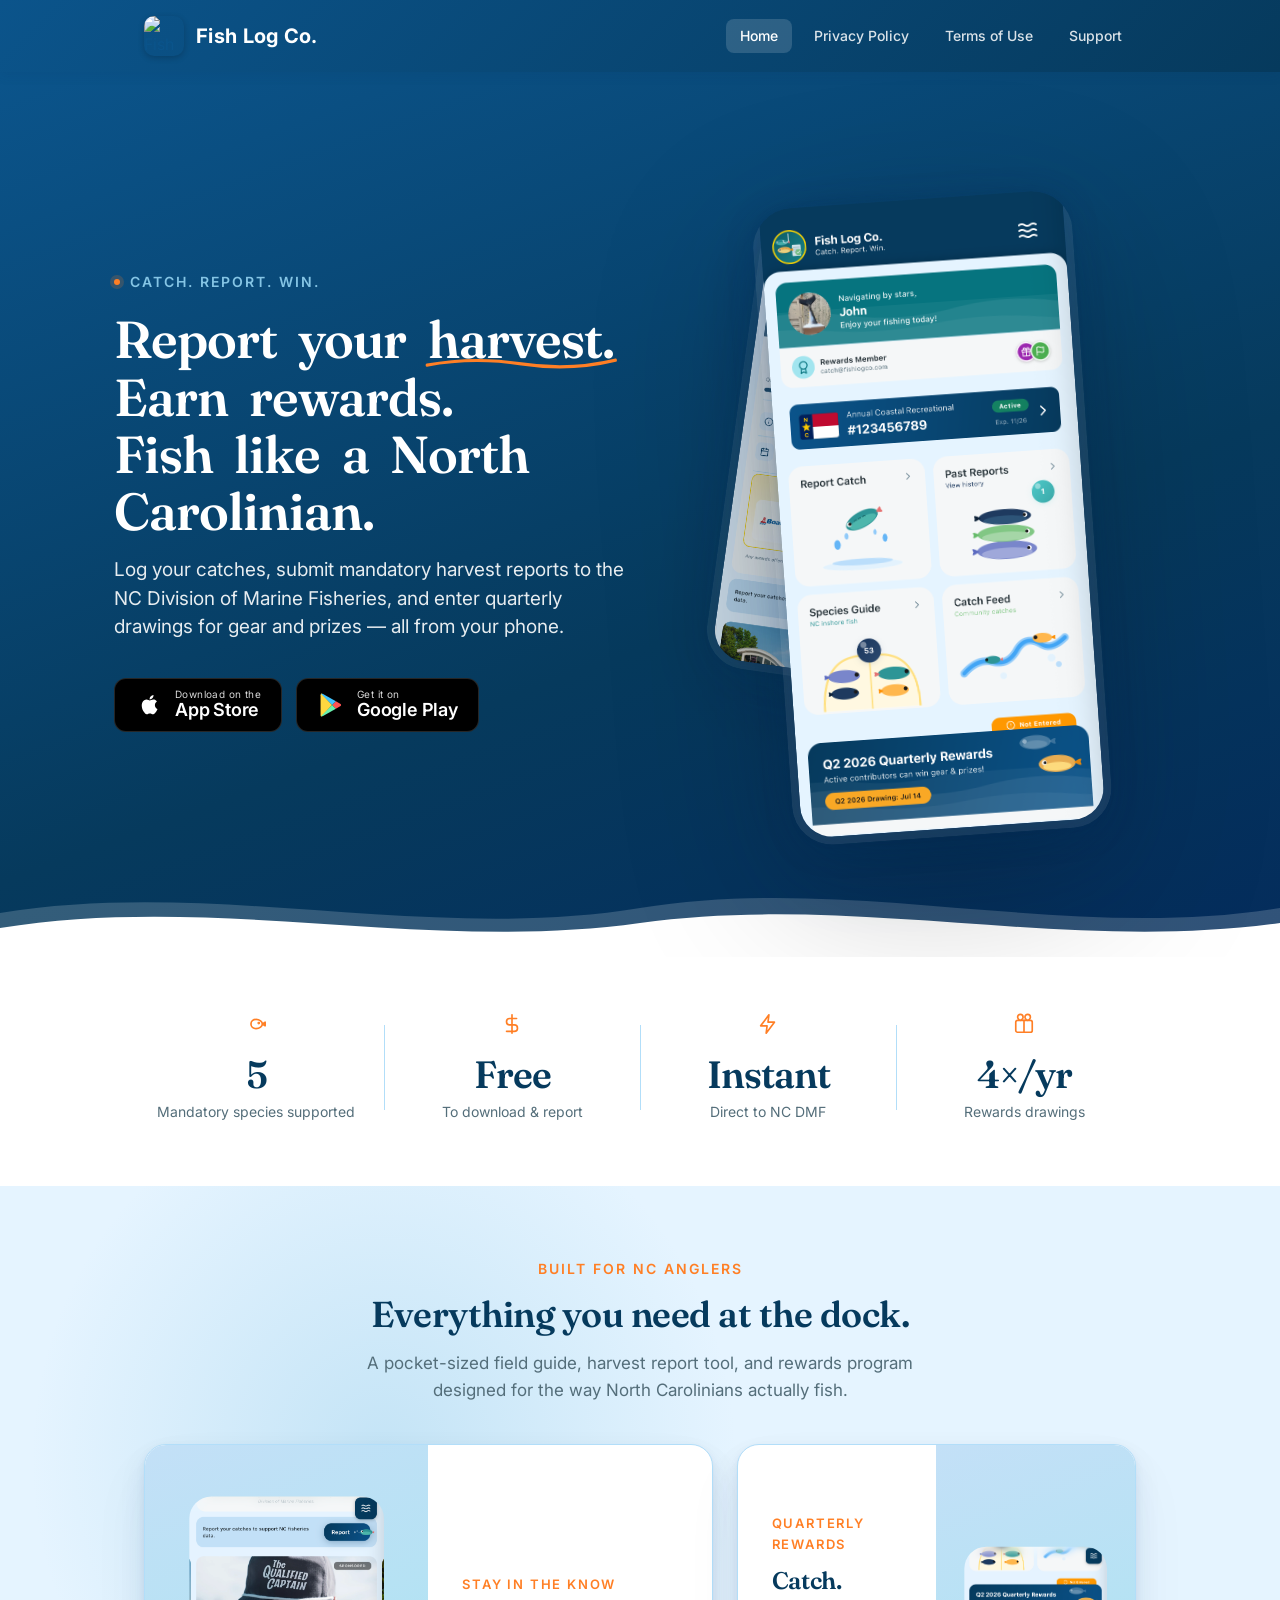
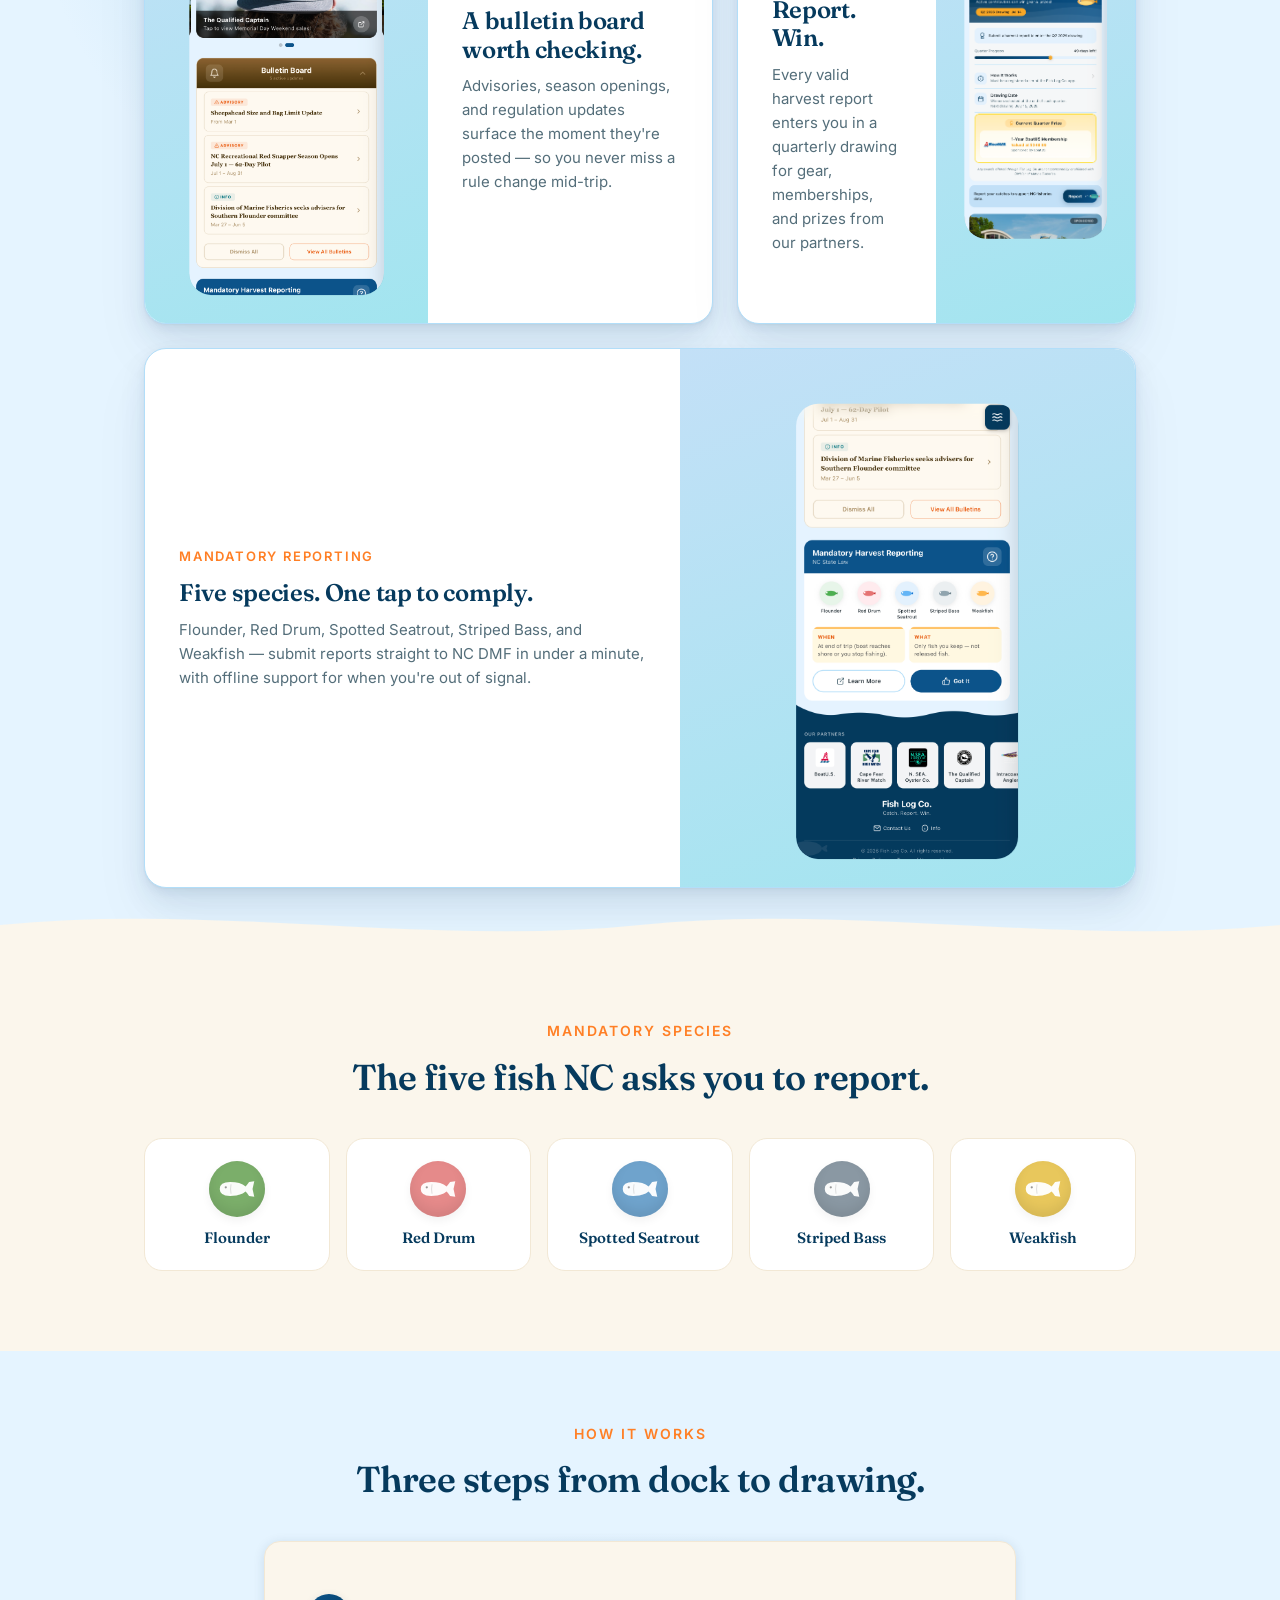
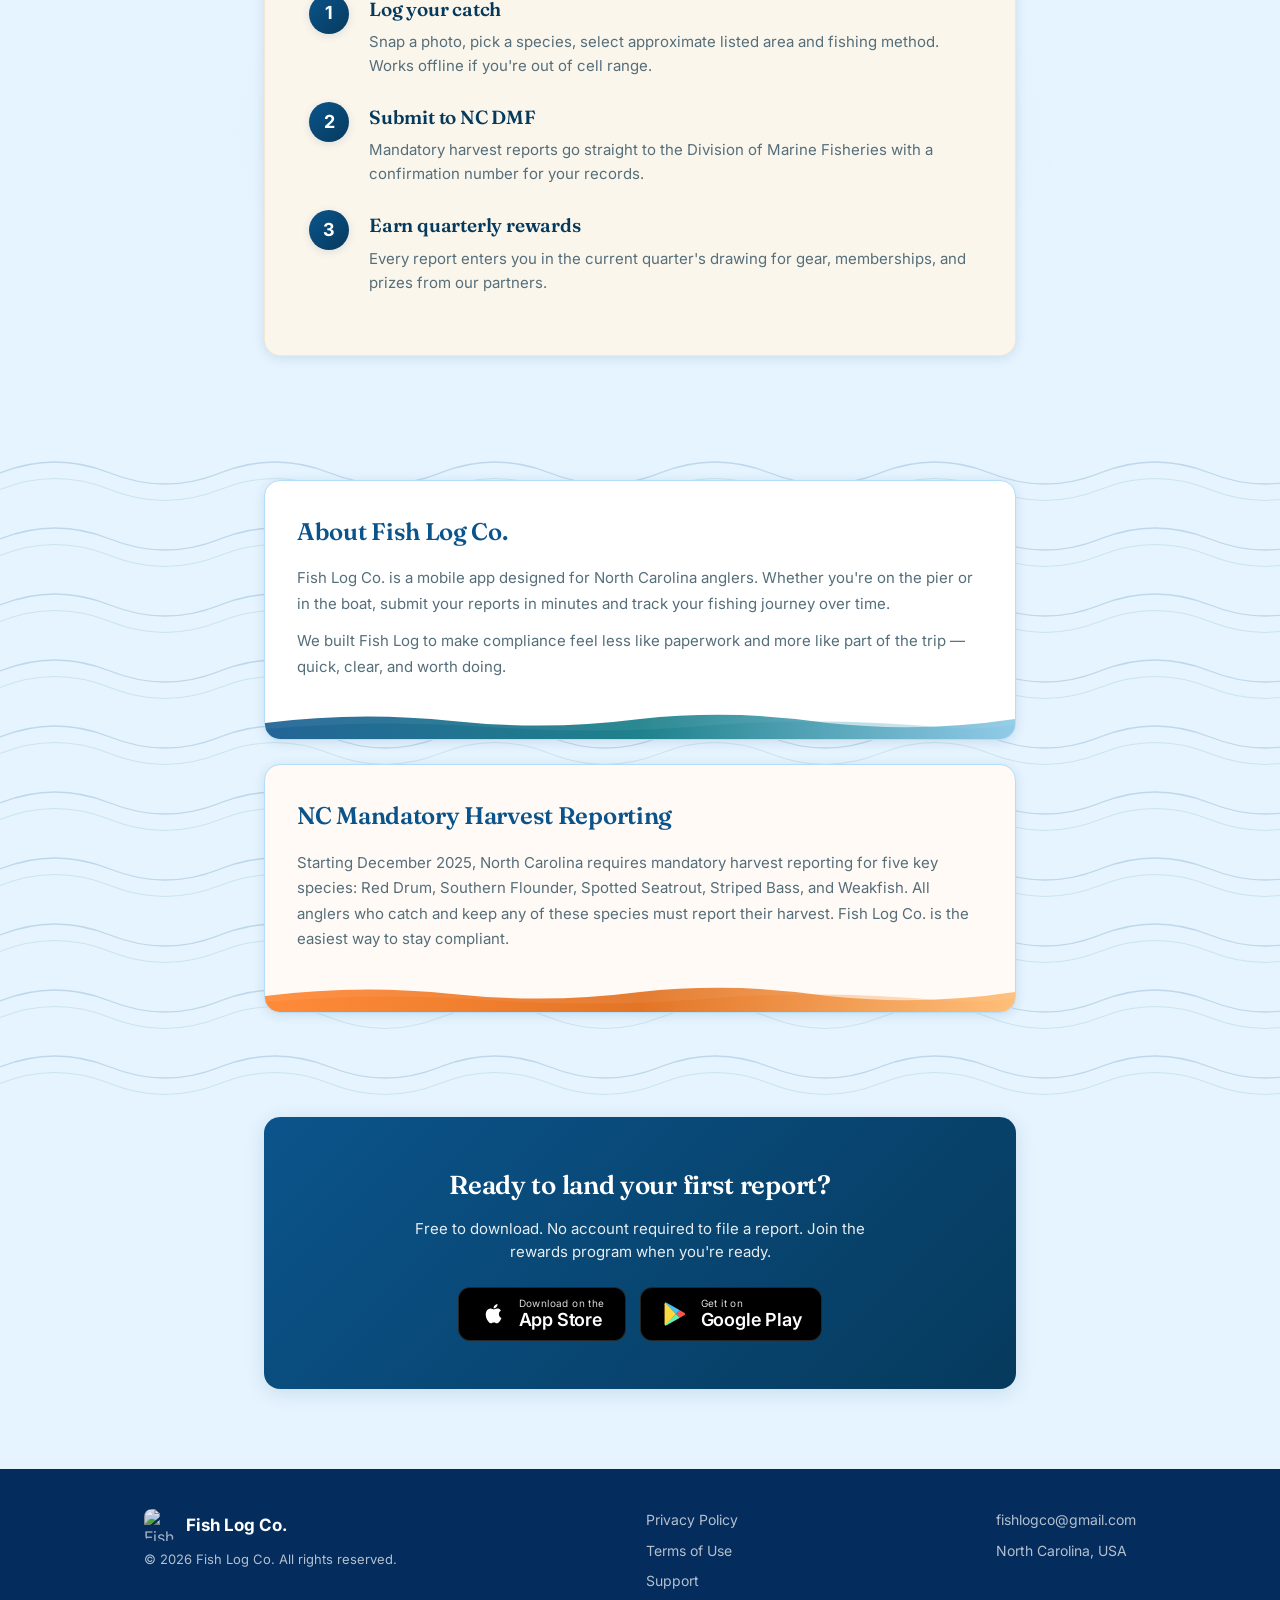
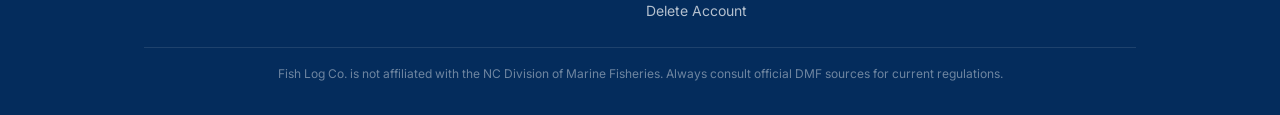
==== index.html @ 55c27ef3 "Add Cloudflare Web Analytics and disclose it in the privacy policy Manual beacon embed on all five p" ====
<!doctype html>
<html lang="en">
  <head>
    <meta charset="UTF-8" />
    <meta name="viewport" content="width=device-width, initial-scale=1.0, viewport-fit=cover" />
    <title>Fish Log Co. - NC Harvest Reporting Made Easy</title>
    <meta
      name="description"
      content="Log your catches, submit harvest reports to the NC Division of Marine Fisheries, and earn rewards for responsible angling."
    />
    <link rel="icon" type="image/png" href="images/favicon.png" />
    <meta name="theme-color" content="#0B548B" />
    <meta name="apple-mobile-web-app-status-bar-style" content="black-translucent" />
    <link rel="preconnect" href="https://fonts.googleapis.com" />
    <link rel="preconnect" href="https://fonts.gstatic.com" crossorigin />
    <link
      rel="stylesheet"
      href="https://fonts.googleapis.com/css2?family=Fraunces:opsz,wght@9..144,500;9..144,600;9..144,700&family=Inter:wght@400;500;600;700&display=swap"
    />
    <link rel="stylesheet" href="style.css" />
  </head>
  <body>
    <!-- Navigation -->
    <nav class="nav">
      <div class="container container--wide nav__inner">
        <a href="index.html" class="nav__brand">
          <img src="images/icon.png" alt="Fish Log" class="nav__logo" />
          <span class="nav__title">Fish Log Co.</span>
        </a>
        <button
          class="nav__toggle"
          onclick="
            document
              .querySelector('.nav__links')
              .classList.toggle('nav__links--open')
          "
          aria-label="Toggle menu"
        >
          &#9776;
        </button>
        <div class="nav__links">
          <a href="index.html" class="nav__link nav__link--active">Home</a>
          <a href="privacy.html" class="nav__link">Privacy Policy</a>
          <a href="terms.html" class="nav__link">Terms of Use</a>
          <a href="support.html" class="nav__link">Support</a>
        </div>
      </div>
    </nav>

    <!-- Hero -->
    <section class="hero">
      <div class="container">
        <div class="hero__grid">
          <div class="hero__text">
            <span class="hero__eyebrow">
              <span class="hero__eyebrow-dot"></span>
              Catch. Report. Win.
            </span>
            <h1 class="hero__title">
              <span class="hero__word">Report</span>
              <span class="hero__word">your</span>
              <span class="hero__word hero__word--underline">harvest.</span><br />
              <span class="hero__word">Earn</span>
              <span class="hero__word">rewards.</span><br />
              <span class="hero__word">Fish</span>
              <span class="hero__word">like</span>
              <span class="hero__word">a</span>
              <span class="hero__word">North</span>
              <span class="hero__word">Carolinian.</span>
            </h1>
            <p class="hero__subtitle">
              Log your catches, submit mandatory harvest reports to the NC
              Division of Marine Fisheries, and enter quarterly drawings for
              gear and prizes &mdash; all from your phone.
            </p>
            <div class="store-badges">
              <a
                href="https://apps.apple.com/us/app/fish-log-co/id6759081462"
                class="store-badge"
                aria-label="Download on the App Store"
              >
                <svg
                  class="store-badge__icon"
                  width="28"
                  height="28"
                  viewBox="0 0 24 24"
                  aria-hidden="true"
                >
                  <path
                    d="M17.05 12.04c-.02-2.07 1.7-3.07 1.78-3.12-.97-1.42-2.49-1.61-3.02-1.63-1.28-.13-2.51.76-3.16.76-.66 0-1.66-.74-2.74-.72-1.39.02-2.7.82-3.42 2.08-1.47 2.55-.37 6.3 1.04 8.36.7 1.01 1.52 2.13 2.6 2.09 1.05-.04 1.45-.67 2.71-.67s1.62.67 2.73.65c1.13-.02 1.84-1.02 2.53-2.03.8-1.16 1.12-2.3 1.14-2.35-.03-.01-2.17-.83-2.19-3.42zM14.99 6.07c.58-.7.97-1.68.86-2.65-.84.03-1.85.56-2.45 1.26-.54.61-1.01 1.6-.88 2.55.94.07 1.89-.47 2.47-1.16z"
                  />
                </svg>
                <span class="store-badge__text">
                  <span class="store-badge__line1">Download on the</span>
                  <span class="store-badge__line2">App Store</span>
                </span>
              </a>
              <a
                href="https://play.google.com/apps/testing/io.fishlog.app"
                class="store-badge"
                aria-label="Get it on Google Play"
              >
                <svg
                  class="store-badge__icon"
                  width="28"
                  height="28"
                  viewBox="0 0 24 24"
                  aria-hidden="true"
                >
                  <path
                    d="M3.61 2.05c-.36.36-.57.92-.57 1.65v16.6c0 .73.21 1.29.57 1.65l.06.05L13 12.06v-.12L3.67 2l-.06.05z"
                    fill="#FFD740"
                  />
                  <path
                    d="M16.11 15.18 13 12.06v-.12l3.11-3.12.07.04 3.69 2.1c1.05.6 1.05 1.58 0 2.18l-3.69 2.1-.07.04z"
                    fill="#FF5252"
                  />
                  <path
                    d="m16.18 15.14-3.18-3.18L3.61 21.4c.35.36.92.4 1.57.04l11-6.3"
                    fill="#69F0AE"
                  />
                  <path
                    d="M16.18 8.82 5.18 2.52c-.65-.36-1.22-.32-1.57.04l9.39 9.39 3.18-3.13z"
                    fill="#40C4FF"
                  />
                </svg>
                <span class="store-badge__text">
                  <span class="store-badge__line1">Get it on</span>
                  <span class="store-badge__line2">Google Play</span>
                </span>
              </a>
            </div>
          </div>
          <div class="hero__visual">
            <div class="phone-mockup phone-mockup--secondary">
              <div class="phone-mockup__frame">
                <img
                  src="images/screen-rewards.png"
                  alt="Fish Log Co. quarterly rewards screen"
                  onerror="this.closest('.phone-mockup').style.display='none';"
                />
              </div>
            </div>
            <div class="phone-mockup phone-mockup--primary">
              <div class="phone-mockup__frame">
                <img
                  src="images/hero-phone.png"
                  alt="Fish Log Co. home screen on iPhone"
                  onerror="this.closest('.phone-mockup').classList.add('phone-mockup--empty'); this.style.display='none';"
                />
              </div>
            </div>
          </div>
        </div>
      </div>
    </section>

    <!-- Stats strip -->
    <section class="stats">
      <div class="container container--wide">
        <div class="stats__grid reveal">
          <div class="stat">
            <svg class="stat__icon" width="22" height="22" viewBox="0 0 24 24" fill="none" stroke="currentColor" stroke-width="1.8" stroke-linecap="round" stroke-linejoin="round" aria-hidden="true">
              <path d="M6.5 12c0-3 2.5-5 5.5-5 4 0 7 2.5 7 5s-3 5-7 5c-3 0-5.5-2-5.5-5z" />
              <path d="M19 12l3-2v4l-3-2z" />
              <circle cx="15" cy="11" r="0.6" fill="currentColor" />
            </svg>
            <div class="stat__value">5</div>
            <div class="stat__label">Mandatory species supported</div>
          </div>
          <div class="stat">
            <svg class="stat__icon" width="22" height="22" viewBox="0 0 24 24" fill="none" stroke="currentColor" stroke-width="1.8" stroke-linecap="round" stroke-linejoin="round" aria-hidden="true">
              <path d="M12 2v20" />
              <path d="M17 6H9.5a3.5 3.5 0 0 0 0 7h5a3.5 3.5 0 0 1 0 7H6" />
            </svg>
            <div class="stat__value">Free</div>
            <div class="stat__label">To download &amp; report</div>
          </div>
          <div class="stat">
            <svg class="stat__icon" width="22" height="22" viewBox="0 0 24 24" fill="none" stroke="currentColor" stroke-width="1.8" stroke-linecap="round" stroke-linejoin="round" aria-hidden="true">
              <path d="M13 2L4 14h7l-1 8 9-12h-7l1-8z" />
            </svg>
            <div class="stat__value">Instant</div>
            <div class="stat__label">Direct to NC DMF</div>
          </div>
          <div class="stat">
            <svg class="stat__icon" width="22" height="22" viewBox="0 0 24 24" fill="none" stroke="currentColor" stroke-width="1.8" stroke-linecap="round" stroke-linejoin="round" aria-hidden="true">
              <rect x="3" y="8" width="18" height="13" rx="2" />
              <path d="M12 8v13" />
              <path d="M19 4.5c0 1.4-2 3.5-3 3.5s-3-2.1-3-3.5a3 3 0 0 1 6 0z" />
              <path d="M11 4.5c0 1.4-2 3.5-3 3.5S5 5.9 5 4.5a3 3 0 0 1 6 0z" />
            </svg>
            <div class="stat__value">4&times;/yr</div>
            <div class="stat__label">Rewards drawings</div>
          </div>
        </div>
      </div>
    </section>

    <!-- Screenshot bento showcase -->
    <section class="showcase wave-top wave-top--blue">
      <div class="container container--wide">
        <div class="section-head reveal">
          <span class="section-eyebrow">Built for NC anglers</span>
          <h2 class="section-title">Everything you need at the dock.</h2>
          <p class="section-lede">
            A pocket-sized field guide, harvest report tool, and rewards
            program designed for the way North Carolinians actually fish.
          </p>
        </div>

        <div class="bento">
          <article class="bento__tile bento__tile--a reveal">
            <div class="bento__image">
              <img
                src="images/screen-bulletin.png"
                alt="Fish Log Co. bulletin board screen"
                onerror="this.style.display='none';"
              />
            </div>
            <div class="bento__body">
              <span class="bento__eyebrow">Stay in the know</span>
              <h3 class="bento__title">A bulletin board worth checking.</h3>
              <p class="bento__desc">
                Advisories, season openings, and regulation updates surface
                the moment they're posted &mdash; so you never miss a rule
                change mid-trip.
              </p>
            </div>
          </article>

          <article class="bento__tile bento__tile--b reveal">
            <div class="bento__image">
              <img
                src="images/screen-rewards.png"
                alt="Fish Log Co. quarterly rewards screen"
                onerror="this.style.display='none';"
              />
            </div>
            <div class="bento__body">
              <span class="bento__eyebrow">Quarterly rewards</span>
              <h3 class="bento__title">Catch. Report. Win.</h3>
              <p class="bento__desc">
                Every valid harvest report enters you in a quarterly drawing
                for gear, memberships, and prizes from our partners.
              </p>
            </div>
          </article>

          <article class="bento__tile bento__tile--c reveal">
            <div class="bento__image">
              <img
                src="images/screen-harvest.png"
                alt="Fish Log Co. mandatory harvest reporting card"
                onerror="this.style.display='none';"
              />
            </div>
            <div class="bento__body">
              <span class="bento__eyebrow">Mandatory reporting</span>
              <h3 class="bento__title">
                Five species. One tap to comply.
              </h3>
              <p class="bento__desc">
                Flounder, Red Drum, Spotted Seatrout, Striped Bass, and
                Weakfish &mdash; submit reports straight to NC DMF in under a
                minute, with offline support for when you're out of signal.
              </p>
            </div>
          </article>
        </div>
      </div>
    </section>

    <!-- Species row -->
    <section class="species-section wave-top wave-top--cream">
      <div class="container container--wide">
        <div class="section-head reveal">
          <span class="section-eyebrow">Mandatory species</span>
          <h2 class="section-title">The five fish NC asks you to report.</h2>
        </div>
        <div class="species reveal">
          <div class="species__card">
            <div class="species__swatch species__swatch--flounder">
              <svg width="38" height="22" viewBox="0 0 44 24" aria-hidden="true">
                <path
                  class="species__fish-body"
                  d="M2 12 Q2 4 14 4 Q26 4 32 9 Q34 7 36 4 L42 3 L40 12 L42 21 L36 20 Q34 17 32 15 Q26 20 14 20 Q2 20 2 12 Z"
                />
                <circle class="species__fish-eye" cx="9" cy="10" r="1.3" />
                <path
                  class="species__fish-gill"
                  d="M15 7 Q14 12 15 17"
                  fill="none"
                  stroke-width="0.8"
                  stroke-linecap="round"
                />
              </svg>
            </div>
            <div class="species__name">Flounder</div>
          </div>
          <div class="species__card">
            <div class="species__swatch species__swatch--red-drum">
              <svg width="38" height="22" viewBox="0 0 44 24" aria-hidden="true">
                <path
                  class="species__fish-body"
                  d="M2 12 Q2 4 14 4 Q26 4 32 9 Q34 7 36 4 L42 3 L40 12 L42 21 L36 20 Q34 17 32 15 Q26 20 14 20 Q2 20 2 12 Z"
                />
                <circle class="species__fish-eye" cx="9" cy="10" r="1.3" />
                <path
                  class="species__fish-gill"
                  d="M15 7 Q14 12 15 17"
                  fill="none"
                  stroke-width="0.8"
                  stroke-linecap="round"
                />
              </svg>
            </div>
            <div class="species__name">Red Drum</div>
          </div>
          <div class="species__card">
            <div class="species__swatch species__swatch--seatrout">
              <svg width="38" height="22" viewBox="0 0 44 24" aria-hidden="true">
                <path
                  class="species__fish-body"
                  d="M2 12 Q2 4 14 4 Q26 4 32 9 Q34 7 36 4 L42 3 L40 12 L42 21 L36 20 Q34 17 32 15 Q26 20 14 20 Q2 20 2 12 Z"
                />
                <circle class="species__fish-eye" cx="9" cy="10" r="1.3" />
                <path
                  class="species__fish-gill"
                  d="M15 7 Q14 12 15 17"
                  fill="none"
                  stroke-width="0.8"
                  stroke-linecap="round"
                />
              </svg>
            </div>
            <div class="species__name">Spotted Seatrout</div>
          </div>
          <div class="species__card">
            <div class="species__swatch species__swatch--striped-bass">
              <svg width="38" height="22" viewBox="0 0 44 24" aria-hidden="true">
                <path
                  class="species__fish-body"
                  d="M2 12 Q2 4 14 4 Q26 4 32 9 Q34 7 36 4 L42 3 L40 12 L42 21 L36 20 Q34 17 32 15 Q26 20 14 20 Q2 20 2 12 Z"
                />
                <circle class="species__fish-eye" cx="9" cy="10" r="1.3" />
                <path
                  class="species__fish-gill"
                  d="M15 7 Q14 12 15 17"
                  fill="none"
                  stroke-width="0.8"
                  stroke-linecap="round"
                />
              </svg>
            </div>
            <div class="species__name">Striped Bass</div>
          </div>
          <div class="species__card">
            <div class="species__swatch species__swatch--weakfish">
              <svg width="38" height="22" viewBox="0 0 44 24" aria-hidden="true">
                <path
                  class="species__fish-body"
                  d="M2 12 Q2 4 14 4 Q26 4 32 9 Q34 7 36 4 L42 3 L40 12 L42 21 L36 20 Q34 17 32 15 Q26 20 14 20 Q2 20 2 12 Z"
                />
                <circle class="species__fish-eye" cx="9" cy="10" r="1.3" />
                <path
                  class="species__fish-gill"
                  d="M15 7 Q14 12 15 17"
                  fill="none"
                  stroke-width="0.8"
                  stroke-linecap="round"
                />
              </svg>
            </div>
            <div class="species__name">Weakfish</div>
          </div>
        </div>
      </div>
    </section>

    <!-- How it works -->
    <section class="how-it-works wave-top wave-top--blue">
      <div class="container">
        <div class="section-head reveal">
          <span class="section-eyebrow">How it works</span>
          <h2 class="section-title">Three steps from dock to drawing.</h2>
        </div>
        <div class="card reveal">
          <div class="steps">
            <div class="step">
              <div class="step__number">1</div>
              <div class="step__content">
                <h3>Log your catch</h3>
                <p>
                  Snap a photo, pick a species, select approximate listed
                  area and fishing method. Works offline if you're out of
                  cell range.
                </p>
              </div>
            </div>
            <div class="step">
              <div class="step__number">2</div>
              <div class="step__content">
                <h3>Submit to NC DMF</h3>
                <p>
                  Mandatory harvest reports go straight to the Division of
                  Marine Fisheries with a confirmation number for your
                  records.
                </p>
              </div>
            </div>
            <div class="step">
              <div class="step__number">3</div>
              <div class="step__content">
                <h3>Earn quarterly rewards</h3>
                <p>
                  Every report enters you in the current quarter's drawing
                  for gear, memberships, and prizes from our partners.
                </p>
              </div>
            </div>
          </div>
        </div>
      </div>
    </section>

    <!-- About / Regulation -->
    <section class="about">
      <div class="container">
        <div class="card card--highlight reveal">
          <h2 class="card__title">About Fish Log Co.</h2>
          <p class="card__text">
            Fish Log Co. is a mobile app designed for North Carolina anglers.
            Whether you're on the pier or in the boat, submit your reports in
            minutes and track your fishing journey over time.
          </p>
          <p class="card__text">
            We built Fish Log to make compliance feel less like paperwork and
            more like part of the trip &mdash; quick, clear, and worth doing.
          </p>
        </div>

        <div class="card card--warning reveal">
          <h2 class="card__title">NC Mandatory Harvest Reporting</h2>
          <p class="card__text">
            Starting December 2025, North Carolina requires mandatory harvest
            reporting for five key species: Red Drum, Southern Flounder,
            Spotted Seatrout, Striped Bass, and Weakfish. All anglers who
            catch and keep any of these species must report their harvest.
            Fish Log Co. is the easiest way to stay compliant.
          </p>
        </div>
      </div>
    </section>

    <!-- Final CTA -->
    <section class="final-cta">
      <div class="container">
        <div class="contact-card reveal">
          <h2 class="contact-card__title">Ready to land your first report?</h2>
          <p class="contact-card__text">
            Free to download. No account required to file a report. Join
            the rewards program when you're ready.
          </p>
          <div class="store-badges">
            <a
              href="https://apps.apple.com/us/app/fish-log-co/id6759081462"
              class="store-badge"
              aria-label="Download on the App Store"
            >
              <svg
                class="store-badge__icon"
                viewBox="0 0 24 24"
                aria-hidden="true"
              >
                <path
                  d="M17.05 12.04c-.02-2.07 1.7-3.07 1.78-3.12-.97-1.42-2.49-1.61-3.02-1.63-1.28-.13-2.51.76-3.16.76-.66 0-1.66-.74-2.74-.72-1.39.02-2.7.82-3.42 2.08-1.47 2.55-.37 6.3 1.04 8.36.7 1.01 1.52 2.13 2.6 2.09 1.05-.04 1.45-.67 2.71-.67s1.62.67 2.73.65c1.13-.02 1.84-1.02 2.53-2.03.8-1.16 1.12-2.3 1.14-2.35-.03-.01-2.17-.83-2.19-3.42zM14.99 6.07c.58-.7.97-1.68.86-2.65-.84.03-1.85.56-2.45 1.26-.54.61-1.01 1.6-.88 2.55.94.07 1.89-.47 2.47-1.16z"
                />
              </svg>
              <span class="store-badge__text">
                <span class="store-badge__line1">Download on the</span>
                <span class="store-badge__line2">App Store</span>
              </span>
            </a>
            <a
              href="https://play.google.com/apps/testing/io.fishlog.app"
              class="store-badge"
              aria-label="Get it on Google Play"
            >
              <svg
                class="store-badge__icon"
                viewBox="0 0 24 24"
                aria-hidden="true"
              >
                <path
                  d="M3.61 2.05c-.36.36-.57.92-.57 1.65v16.6c0 .73.21 1.29.57 1.65l.06.05L13 12.06v-.12L3.67 2l-.06.05z"
                  fill="#FFD740"
                />
                <path
                  d="M16.11 15.18 13 12.06v-.12l3.11-3.12.07.04 3.69 2.1c1.05.6 1.05 1.58 0 2.18l-3.69 2.1-.07.04z"
                  fill="#FF5252"
                />
                <path
                  d="m16.18 15.14-3.18-3.18L3.61 21.4c.35.36.92.4 1.57.04l11-6.3"
                  fill="#69F0AE"
                />
                <path
                  d="M16.18 8.82 5.18 2.52c-.65-.36-1.22-.32-1.57.04l9.39 9.39 3.18-3.13z"
                  fill="#40C4FF"
                />
              </svg>
              <span class="store-badge__text">
                <span class="store-badge__line1">Get it on</span>
                <span class="store-badge__line2">Google Play</span>
              </span>
            </a>
          </div>
        </div>
      </div>
    </section>

    <!-- Footer -->
    <footer class="footer">
      <div class="container container--wide">
        <div class="footer__inner">
          <div>
            <div class="footer__brand">
              <img
                src="images/icon.png"
                alt="Fish Log Co."
                class="footer__logo"
              />
              <span class="footer__name">Fish Log Co.</span>
            </div>
            <p class="footer__copy">
              &copy; 2026 Fish Log Co. All rights reserved.
            </p>
          </div>
          <div class="footer__links">
            <a href="privacy.html" class="footer__link">Privacy Policy</a>
            <a href="terms.html" class="footer__link">Terms of Use</a>
            <a href="support.html" class="footer__link">Support</a>
            <a href="delete-account.html" class="footer__link"
              >Delete Account</a
            >
          </div>
          <div class="footer__links">
            <a href="mailto:fishlogco@gmail.com" class="footer__link"
              >fishlogco@gmail.com</a
            >
            <span class="footer__link">North Carolina, USA</span>
          </div>
        </div>
        <div class="footer__divider"></div>
        <p class="footer__bottom">
          Fish Log Co. is not affiliated with the NC Division of Marine
          Fisheries. Always consult official DMF sources for current
          regulations.
        </p>
      </div>
    </footer>

    <script>
      (function () {
        var reveals = document.querySelectorAll('.reveal');
        function revealAll() {
          reveals.forEach(function (el) { el.classList.add('is-visible'); });
        }
        if (!('IntersectionObserver' in window)) {
          revealAll();
          return;
        }
        var observer = new IntersectionObserver(
          function (entries) {
            entries.forEach(function (entry) {
              if (entry.isIntersecting) {
                entry.target.classList.add('is-visible');
                observer.unobserve(entry.target);
              }
            });
          },
          { threshold: 0, rootMargin: '0px 0px 25% 0px' }
        );
        reveals.forEach(function (el) { observer.observe(el); });
        setTimeout(revealAll, 2500);
      })();

      // Micro-interactions: magnetic store badges + hero phone parallax.
      // Skipped on touch devices and when prefers-reduced-motion is set.
      (function () {
        var prefersReduced = window.matchMedia && window.matchMedia('(prefers-reduced-motion: reduce)').matches;
        var hasFinePointer = window.matchMedia && window.matchMedia('(pointer: fine)').matches;
        if (prefersReduced || !hasFinePointer) return;

        // Magnetic store badges
        document.querySelectorAll('.store-badge').forEach(function (badge) {
          badge.addEventListener('mousemove', function (e) {
            var r = badge.getBoundingClientRect();
            var dx = e.clientX - (r.left + r.width / 2);
            var dy = e.clientY - (r.top + r.height / 2);
            badge.style.setProperty('--magnet-x', (dx * 0.18).toFixed(2) + 'px');
            badge.style.setProperty('--magnet-y', (dy * 0.18).toFixed(2) + 'px');
          });
          badge.addEventListener('mouseleave', function () {
            badge.style.setProperty('--magnet-x', '0px');
            badge.style.setProperty('--magnet-y', '0px');
          });
        });

        // Hero phone parallax
        var hero = document.querySelector('.hero');
        var primary = document.querySelector('.phone-mockup--primary');
        var secondary = document.querySelector('.phone-mockup--secondary');
        if (!hero || !primary) return;
        var pendingFrame = null;
        var lastEvent = null;
        function applyParallax() {
          pendingFrame = null;
          if (!lastEvent) return;
          var r = hero.getBoundingClientRect();
          var nx = ((lastEvent.clientX - r.left) / r.width) - 0.5;
          var ny = ((lastEvent.clientY - r.top) / r.height) - 0.5;
          primary.style.setProperty('--parallax-x', (nx * 14).toFixed(2) + 'px');
          primary.style.setProperty('--parallax-y', (ny * 14).toFixed(2) + 'px');
          if (secondary) {
            secondary.style.setProperty('--parallax-x', (nx * -18).toFixed(2) + 'px');
            secondary.style.setProperty('--parallax-y', (ny * -18).toFixed(2) + 'px');
          }
        }
        hero.addEventListener('mousemove', function (e) {
          lastEvent = e;
          if (pendingFrame == null) pendingFrame = requestAnimationFrame(applyParallax);
        });
        hero.addEventListener('mouseleave', function () {
          lastEvent = null;
          primary.style.setProperty('--parallax-x', '0px');
          primary.style.setProperty('--parallax-y', '0px');
          if (secondary) {
            secondary.style.setProperty('--parallax-x', '0px');
            secondary.style.setProperty('--parallax-y', '0px');
          }
        });
      })();
    </script>
  <!-- Cloudflare Web Analytics (cookieless, no cross-site tracking) -->
  <script
    type="module"
    src="https://static.cloudflareinsights.com/beacon.min.js"
    data-cf-beacon='{"token": "77dce0aebab24898af52726a972e599d"}'
  ></script>
  </body>
</html>
---- style.css ----
/* Fish Log - Ocean-Themed Website Stylesheet */

/* ===== CSS Reset & Base ===== */
*, *::before, *::after {
  box-sizing: border-box;
  margin: 0;
  padding: 0;
}

:root {
  --primary: #0B548B;
  --primary-dark: #063A5D;
  --primary-light: #C3E0F7;
  --secondary: #06747F;
  --secondary-light: #A2E5EF;
  --accent: #FF7F25;
  --background: #E5F4FF;
  --pearl-white: #F5F7F8;
  --white: #FFFFFF;
  --text-primary: #263238;
  --text-secondary: #546E7A;
  --text-tertiary: #78909C;
  --border: #B2DEF9;
  --ocean-deep: #042C5C;
  --ocean-surface: #85C5E5;
  --success: #2E7D4B;
  --error: #D32F2F;
  --shadow: rgba(7, 52, 94, 0.12);
  --shadow-soft: rgba(7, 52, 94, 0.08);
  --cream: #FBF6EC;
  --cream-deep: #F2E8D5;
  --font-stack: -apple-system, BlinkMacSystemFont, 'Segoe UI', Roboto, 'Helvetica Neue', Arial, sans-serif;
  --font-body: 'Inter', -apple-system, BlinkMacSystemFont, 'Segoe UI', Roboto, 'Helvetica Neue', Arial, sans-serif;
  --font-display: 'Fraunces', 'Iowan Old Style', Georgia, 'Times New Roman', serif;
}

html {
  scroll-behavior: smooth;
  font-size: 16px;
  /* Navy fallback so iOS Safari safe-area / notch tints navy, not light blue. */
  background-color: var(--primary-dark);
}

::selection {
  background: var(--accent);
  color: var(--white);
}

::-moz-selection {
  background: var(--accent);
  color: var(--white);
}

:focus-visible {
  outline: 2px solid var(--accent);
  outline-offset: 3px;
  border-radius: 4px;
}

a:focus-visible,
button:focus-visible,
.store-badge:focus-visible,
.nav__link:focus-visible {
  outline: 2px solid var(--accent);
  outline-offset: 3px;
}

/* On dark surfaces use a soft white halo around the orange ring */
.hero a:focus-visible,
.contact-card a:focus-visible,
.nav a:focus-visible {
  outline-color: var(--accent);
  box-shadow: 0 0 0 4px rgba(255, 255, 255, 0.25);
  border-radius: 8px;
}

body {
  font-family: var(--font-body);
  color: var(--text-primary);
  background-color: var(--background);
  line-height: 1.6;
  -webkit-font-smoothing: antialiased;
  -moz-osx-font-smoothing: grayscale;
}

a {
  color: var(--primary);
  text-decoration: none;
  transition: color 0.2s ease;
}

a:hover {
  color: var(--secondary);
  text-decoration: underline;
}

img {
  max-width: 100%;
  height: auto;
}

/* ===== Layout ===== */
.container {
  max-width: 800px;
  margin: 0 auto;
  padding: 0 24px;
}

.container--wide {
  max-width: 1040px;
}

/* ===== Navigation ===== */
.nav {
  background: linear-gradient(135deg, var(--primary), var(--primary-dark));
  /* Extend nav's navy bg into the iOS safe-area / notch above the viewport. */
  padding: max(16px, env(safe-area-inset-top)) 0 16px;
  position: sticky;
  top: 0;
  z-index: 100;
  box-shadow: 0 2px 12px var(--shadow);
}

.nav__inner {
  display: flex;
  align-items: center;
  justify-content: space-between;
  flex-wrap: wrap;
  gap: 12px;
}

.nav__brand {
  display: flex;
  align-items: center;
  gap: 12px;
  text-decoration: none;
}

.nav__logo {
  width: 40px;
  height: 40px;
  border-radius: 10px;
  box-shadow: 0 2px 6px rgba(0, 0, 0, 0.2);
}

.nav__title {
  font-size: 20px;
  font-weight: 700;
  color: var(--white);
  letter-spacing: 0.3px;
}

.nav__links {
  display: flex;
  align-items: center;
  gap: 8px;
  flex-wrap: wrap;
}

.nav__link {
  color: rgba(255, 255, 255, 0.85);
  font-size: 14px;
  font-weight: 500;
  padding: 6px 14px;
  border-radius: 8px;
  transition: all 0.2s ease;
  text-decoration: none;
  white-space: nowrap;
}

.nav__link:hover,
.nav__link--active {
  color: var(--white);
  background: rgba(255, 255, 255, 0.15);
  text-decoration: none;
}

/* Mobile nav toggle */
.nav__toggle {
  display: none;
  background: rgba(255, 255, 255, 0.15);
  border: none;
  color: var(--white);
  font-size: 24px;
  padding: 6px 10px;
  border-radius: 8px;
  cursor: pointer;
}

/* ===== Hero Section ===== */
.hero {
  background: linear-gradient(160deg, var(--primary), var(--primary-dark) 60%, var(--ocean-deep));
  color: var(--white);
  padding: 80px 0 80px;
  text-align: center;
  position: relative;
  overflow: hidden;
}

.hero::after {
  content: '';
  position: absolute;
  bottom: -1px;
  left: 0;
  right: 0;
  height: 90px;
  background-image: url("data:image/svg+xml,%3Csvg xmlns='http://www.w3.org/2000/svg' viewBox='0 0 1440 90' preserveAspectRatio='none'%3E%3Cpath d='M0,45 C240,10 480,75 720,40 C960,5 1200,75 1440,40 L1440,90 L0,90 Z' fill='white' fill-opacity='0.18'/%3E%3Cpath d='M0,60 C240,25 480,85 720,55 C960,25 1200,85 1440,55 L1440,90 L0,90 Z' fill='%23FFFFFF'/%3E%3C/svg%3E");
  background-size: 100% 100%;
  background-repeat: no-repeat;
  pointer-events: none;
  z-index: 1;
}

.hero__icon {
  width: 100px;
  height: 100px;
  border-radius: 24px;
  box-shadow: 0 8px 30px rgba(0, 0, 0, 0.3);
  margin-bottom: 24px;
}

.hero__title {
  font-family: var(--font-display);
  font-size: 52px;
  font-weight: 600;
  margin-bottom: 16px;
  letter-spacing: -1px;
  line-height: 1.1;
}

.hero__word {
  display: inline-block;
  opacity: 0;
  transform: translateY(14px);
  animation: heroWordReveal 0.7s cubic-bezier(0.2, 0.8, 0.2, 1) forwards;
  margin-right: 0.22em;
}

.hero__word:nth-child(1)  { animation-delay: 0.10s; }
.hero__word:nth-child(2)  { animation-delay: 0.18s; }
.hero__word:nth-child(3)  { animation-delay: 0.26s; }
.hero__word:nth-child(4)  { animation-delay: 0.40s; }
.hero__word:nth-child(5)  { animation-delay: 0.48s; }
.hero__word:nth-child(6)  { animation-delay: 0.62s; }
.hero__word:nth-child(7)  { animation-delay: 0.70s; }
.hero__word:nth-child(8)  { animation-delay: 0.78s; }
.hero__word:nth-child(9)  { animation-delay: 0.86s; }
.hero__word:nth-child(10) { animation-delay: 0.94s; }

@keyframes heroWordReveal {
  to { opacity: 1; transform: translateY(0); }
}

@media (prefers-reduced-motion: reduce) {
  .hero__word {
    opacity: 1;
    transform: none;
    animation: none;
  }
}

.hero__word--underline {
  position: relative;
}

.hero__word--underline::after {
  content: '';
  position: absolute;
  left: -2%;
  right: -2%;
  bottom: -0.05em;
  height: 0.32em;
  background-image: url("data:image/svg+xml,%3Csvg xmlns='http://www.w3.org/2000/svg' viewBox='0 0 200 14' preserveAspectRatio='none'%3E%3Cpath d='M3,9 Q50,2 100,8 T197,5' stroke='%23FF7F25' stroke-width='2.6' stroke-linecap='round' fill='none'/%3E%3C/svg%3E");
  background-repeat: no-repeat;
  background-size: 0% 100%;
  animation: heroUnderlineDraw 1s cubic-bezier(0.6, 0, 0.4, 1) 0.65s forwards;
  pointer-events: none;
}

@keyframes heroUnderlineDraw {
  to { background-size: 100% 100%; }
}

@media (prefers-reduced-motion: reduce) {
  .hero__word--underline::after {
    background-size: 100% 100%;
    animation: none;
  }
}

.hero__subtitle {
  font-size: 20px;
  font-weight: 400;
  opacity: 0.9;
  max-width: 600px;
  margin: 0 auto 32px;
  line-height: 1.5;
}

.hero__badges {
  display: flex;
  justify-content: center;
  gap: 16px;
  flex-wrap: wrap;
}

.hero__badge {
  display: inline-flex;
  align-items: center;
  gap: 8px;
  background: rgba(255, 255, 255, 0.15);
  color: var(--white);
  padding: 10px 20px;
  border-radius: 12px;
  font-size: 15px;
  font-weight: 500;
  backdrop-filter: blur(4px);
  border: 1px solid rgba(255, 255, 255, 0.2);
  text-decoration: none;
  transition: background 0.2s ease;
}

.hero__badge:hover {
  background: rgba(255, 255, 255, 0.25);
  color: var(--white);
  text-decoration: none;
}

/* ===== Features Section ===== */
.features {
  padding: 60px 0 40px;
}

.features__grid {
  display: grid;
  grid-template-columns: repeat(auto-fit, minmax(220px, 1fr));
  gap: 24px;
}

.feature-card {
  background: var(--white);
  border-radius: 16px;
  padding: 28px 24px;
  text-align: center;
  box-shadow: 0 2px 12px var(--shadow);
  border: 1px solid var(--border);
  transition: transform 0.2s ease, box-shadow 0.2s ease;
}

.feature-card:hover {
  transform: translateY(-3px);
  box-shadow: 0 6px 20px var(--shadow);
}

.feature-card__icon {
  font-size: 36px;
  margin-bottom: 14px;
  display: block;
}

.feature-card__title {
  font-family: var(--font-display);
  font-size: 19px;
  font-weight: 600;
  color: var(--primary);
  margin-bottom: 8px;
}

.feature-card__desc {
  font-size: 14px;
  color: var(--text-secondary);
  line-height: 1.5;
}

/* ===== Page Header (for legal/interior pages) ===== */
.page-header {
  background: linear-gradient(135deg, var(--primary), var(--primary-dark));
  color: var(--white);
  padding: 48px 0 36px;
  text-align: center;
}

.page-header__title {
  font-family: var(--font-display);
  font-size: 38px;
  font-weight: 600;
  margin-bottom: 8px;
  letter-spacing: -0.5px;
}

.page-header__meta {
  font-size: 14px;
  opacity: 0.8;
}

/* ===== Content Cards ===== */
.content {
  padding: 40px 0 60px;
}

.card {
  background: var(--white);
  border-radius: 16px;
  padding: 32px;
  margin-bottom: 24px;
  box-shadow: 0 2px 12px var(--shadow);
  border: 1px solid var(--border);
}

/* Wave accent card variants — replaces left-border accent pattern */
.card--highlight,
.card--warning,
.card--success,
.card--error {
  position: relative;
  overflow: hidden;
  padding-bottom: 60px;
}

.card--warning { background: #FFFAF5; }
.card--success { background: #F5FFF8; }
.card--error   { background: #FFF5F5; }

.card--highlight::after,
.card--warning::after,
.card--success::after,
.card--error::after {
  content: '';
  position: absolute;
  bottom: 0;
  left: 0;
  right: 0;
  height: 28px;
  background-size: 100% 100%;
  background-repeat: no-repeat;
}

.card--highlight::after {
  background-image: url("data:image/svg+xml,%3Csvg xmlns='http://www.w3.org/2000/svg' viewBox='0 0 400 28' preserveAspectRatio='none'%3E%3Cdefs%3E%3ClinearGradient id='g' x1='0' y1='0' x2='1' y2='0'%3E%3Cstop offset='0%25' stop-color='%230B548B'/%3E%3Cstop offset='50%25' stop-color='%2306747F'/%3E%3Cstop offset='100%25' stop-color='%2385C5E5'/%3E%3C/linearGradient%3E%3C/defs%3E%3Cpath d='M0 12 Q50 0,100 10 Q150 20,200 8 Q250 -2,300 12 Q350 22,400 8 L400 28 L0 28 Z' fill='url(%23g)' opacity='0.85'/%3E%3Cpath d='M0 18 Q60 8,120 16 Q180 24,240 14 Q300 6,360 16 Q380 20,400 14 L400 28 L0 28 Z' fill='url(%23g)' opacity='0.35'/%3E%3C/svg%3E");
}

.card--warning::after {
  background-image: url("data:image/svg+xml,%3Csvg xmlns='http://www.w3.org/2000/svg' viewBox='0 0 400 28' preserveAspectRatio='none'%3E%3Cdefs%3E%3ClinearGradient id='g' x1='0' y1='0' x2='1' y2='0'%3E%3Cstop offset='0%25' stop-color='%23FF7F25'/%3E%3Cstop offset='50%25' stop-color='%23E06610'/%3E%3Cstop offset='100%25' stop-color='%23FFB86C'/%3E%3C/linearGradient%3E%3C/defs%3E%3Cpath d='M0 12 Q50 0,100 10 Q150 20,200 8 Q250 -2,300 12 Q350 22,400 8 L400 28 L0 28 Z' fill='url(%23g)' opacity='0.85'/%3E%3Cpath d='M0 18 Q60 8,120 16 Q180 24,240 14 Q300 6,360 16 Q380 20,400 14 L400 28 L0 28 Z' fill='url(%23g)' opacity='0.35'/%3E%3C/svg%3E");
}

.card--success::after {
  background-image: url("data:image/svg+xml,%3Csvg xmlns='http://www.w3.org/2000/svg' viewBox='0 0 400 28' preserveAspectRatio='none'%3E%3Cdefs%3E%3ClinearGradient id='g' x1='0' y1='0' x2='1' y2='0'%3E%3Cstop offset='0%25' stop-color='%232E7D4B'/%3E%3Cstop offset='50%25' stop-color='%231B5E35'/%3E%3Cstop offset='100%25' stop-color='%2371EEB8'/%3E%3C/linearGradient%3E%3C/defs%3E%3Cpath d='M0 12 Q50 0,100 10 Q150 20,200 8 Q250 -2,300 12 Q350 22,400 8 L400 28 L0 28 Z' fill='url(%23g)' opacity='0.85'/%3E%3Cpath d='M0 18 Q60 8,120 16 Q180 24,240 14 Q300 6,360 16 Q380 20,400 14 L400 28 L0 28 Z' fill='url(%23g)' opacity='0.35'/%3E%3C/svg%3E");
}

.card--error::after {
  background-image: url("data:image/svg+xml,%3Csvg xmlns='http://www.w3.org/2000/svg' viewBox='0 0 400 28' preserveAspectRatio='none'%3E%3Cdefs%3E%3ClinearGradient id='g' x1='0' y1='0' x2='1' y2='0'%3E%3Cstop offset='0%25' stop-color='%23D32F2F'/%3E%3Cstop offset='50%25' stop-color='%23B71C1C'/%3E%3Cstop offset='100%25' stop-color='%23EF9A9A'/%3E%3C/linearGradient%3E%3C/defs%3E%3Cpath d='M0 12 Q50 0,100 10 Q150 20,200 8 Q250 -2,300 12 Q350 22,400 8 L400 28 L0 28 Z' fill='url(%23g)' opacity='0.85'/%3E%3Cpath d='M0 18 Q60 8,120 16 Q180 24,240 14 Q300 6,360 16 Q380 20,400 14 L400 28 L0 28 Z' fill='url(%23g)' opacity='0.35'/%3E%3C/svg%3E");
}

.card__title {
  font-family: var(--font-display);
  font-size: 24px;
  font-weight: 600;
  color: var(--primary);
  margin-bottom: 14px;
  letter-spacing: -0.3px;
}

.card__text {
  font-size: 15px;
  color: var(--text-secondary);
  line-height: 1.7;
}

.card__text + .card__text {
  margin-top: 12px;
}

/* ===== Legal Document Styles ===== */
.legal {
  padding: 40px 0 60px;
}

.legal h2 {
  font-family: var(--font-display);
  font-size: 24px;
  font-weight: 600;
  color: var(--primary);
  margin: 36px 0 16px;
  padding-bottom: 8px;
  border-bottom: 2px solid var(--primary-light);
  letter-spacing: -0.2px;
}

.legal h2:first-child {
  margin-top: 0;
}

.legal h3 {
  font-size: 18px;
  font-weight: 600;
  color: var(--primary-dark);
  margin: 24px 0 10px;
}

.legal p {
  font-size: 15px;
  color: var(--text-secondary);
  line-height: 1.75;
  margin-bottom: 14px;
}

.legal ul, .legal ol {
  margin: 10px 0 18px 24px;
  color: var(--text-secondary);
  font-size: 15px;
  line-height: 1.75;
}

.legal li {
  margin-bottom: 6px;
}

.legal strong {
  color: var(--text-primary);
  font-weight: 600;
}

.legal-card {
  background: var(--white);
  border-radius: 16px;
  padding: 36px 40px;
  box-shadow: 0 2px 12px var(--shadow);
  border: 1px solid var(--border);
}

.legal-meta {
  display: inline-flex;
  align-items: center;
  gap: 8px;
  background: var(--primary-light);
  color: var(--primary);
  padding: 8px 16px;
  border-radius: 10px;
  font-size: 14px;
  font-weight: 500;
  margin-bottom: 28px;
}

/* ===== Steps / Instructions ===== */
.steps {
  counter-reset: step-counter;
}

.step {
  display: flex;
  gap: 20px;
  align-items: flex-start;
  margin-bottom: 24px;
}

.step__number {
  counter-increment: step-counter;
  flex-shrink: 0;
  width: 40px;
  height: 40px;
  border-radius: 50%;
  background: linear-gradient(135deg, var(--primary), var(--primary-dark));
  color: var(--white);
  display: flex;
  align-items: center;
  justify-content: center;
  font-size: 18px;
  font-weight: 700;
  box-shadow: 0 2px 8px var(--shadow);
}

.step__content h3 {
  font-size: 17px;
  font-weight: 600;
  color: var(--text-primary);
  margin-bottom: 6px;
}

.step__content p {
  font-size: 15px;
  color: var(--text-secondary);
  line-height: 1.6;
}

/* ===== Contact / Support ===== */
.contact-card {
  background: linear-gradient(135deg, var(--primary), var(--primary-dark));
  border-radius: 16px;
  padding: 36px;
  text-align: center;
  color: var(--white);
  box-shadow: 0 4px 20px var(--shadow);
}

.contact-card__title {
  font-family: var(--font-display);
  font-size: 26px;
  font-weight: 600;
  margin-bottom: 12px;
  letter-spacing: -0.3px;
}

.contact-card__text {
  font-size: 15px;
  opacity: 0.9;
  margin-bottom: 20px;
  line-height: 1.5;
}

.contact-card__email {
  display: inline-flex;
  align-items: center;
  gap: 8px;
  background: rgba(255, 255, 255, 0.15);
  color: var(--white);
  padding: 12px 24px;
  border-radius: 12px;
  font-size: 16px;
  font-weight: 600;
  border: 1px solid rgba(255, 255, 255, 0.3);
  transition: background 0.2s ease;
  text-decoration: none;
}

.contact-card__email:hover {
  background: rgba(255, 255, 255, 0.25);
  color: var(--white);
  text-decoration: none;
}

/* ===== Footer ===== */
.footer {
  background: var(--ocean-deep);
  color: rgba(255, 255, 255, 0.7);
  padding: 40px 0 32px;
  margin-top: auto;
}

.footer__inner {
  display: flex;
  justify-content: space-between;
  align-items: flex-start;
  flex-wrap: wrap;
  gap: 24px;
}

.footer__brand {
  display: flex;
  align-items: center;
  gap: 10px;
  margin-bottom: 8px;
}

.footer__logo {
  width: 32px;
  height: 32px;
  border-radius: 8px;
  opacity: 0.9;
}

.footer__name {
  font-size: 17px;
  font-weight: 700;
  color: var(--white);
}

.footer__copy {
  font-size: 13px;
  margin-top: 4px;
}

.footer__links {
  display: flex;
  flex-direction: column;
  gap: 8px;
}

.footer__link {
  color: rgba(255, 255, 255, 0.7);
  font-size: 14px;
  transition: color 0.2s ease;
  text-decoration: none;
}

.footer__link:hover {
  color: var(--white);
  text-decoration: none;
}

.footer__divider {
  width: 100%;
  height: 1px;
  background: rgba(255, 255, 255, 0.1);
  margin: 24px 0 16px;
}

.footer__bottom {
  text-align: center;
  font-size: 12px;
  opacity: 0.6;
}

/* ===== Utilities ===== */
.text-center { text-align: center; }
.text-small { font-size: 13px; }
.mt-sm { margin-top: 12px; }
.mt-md { margin-top: 24px; }
.mt-lg { margin-top: 40px; }
.mb-sm { margin-bottom: 12px; }
.mb-md { margin-bottom: 24px; }
.mb-lg { margin-bottom: 40px; }

.btn {
  display: inline-flex;
  align-items: center;
  gap: 8px;
  padding: 12px 24px;
  border-radius: 12px;
  font-size: 15px;
  font-weight: 600;
  text-decoration: none;
  transition: all 0.2s ease;
  border: none;
  cursor: pointer;
}

.btn--primary {
  background: linear-gradient(135deg, var(--primary), var(--primary-dark));
  color: var(--white);
  box-shadow: 0 2px 8px var(--shadow);
}

.btn--primary:hover {
  transform: translateY(-1px);
  box-shadow: 0 4px 14px var(--shadow);
  color: var(--white);
  text-decoration: none;
}

.btn--outline {
  background: var(--white);
  color: var(--primary);
  border: 2px solid var(--primary);
}

.btn--outline:hover {
  background: var(--primary);
  color: var(--white);
  text-decoration: none;
}

.btn--error {
  background: var(--error);
  color: var(--white);
}

/* ===== Table of Contents ===== */
.toc {
  background: var(--pearl-white);
  border: 1px solid var(--border);
  border-radius: 12px;
  padding: 20px 24px;
  margin-bottom: 28px;
}

.toc__title {
  font-size: 14px;
  font-weight: 700;
  color: var(--text-primary);
  text-transform: uppercase;
  letter-spacing: 0.5px;
  margin-bottom: 12px;
}

.toc__list {
  list-style: none;
  margin: 0;
  padding: 0;
}

.toc__list li {
  margin-bottom: 6px;
}

.toc__list a {
  font-size: 14px;
  color: var(--primary);
  font-weight: 500;
}

/* ===== Responsive ===== */
@media (max-width: 768px) {
  .nav__toggle {
    display: block;
  }

  .nav__links {
    display: none;
    width: 100%;
    flex-direction: column;
    gap: 4px;
    padding-top: 12px;
  }

  .nav__links--open {
    display: flex;
  }

  .nav__link {
    width: 100%;
    text-align: center;
    padding: 10px 14px;
  }

  .hero {
    padding: 50px 0 90px;
  }

  .hero__title {
    font-size: 30px;
  }

  .hero__subtitle {
    font-size: 16px;
    padding: 0 16px;
  }

  .hero__icon {
    width: 80px;
    height: 80px;
    border-radius: 20px;
  }

  .page-header {
    padding: 32px 0 24px;
  }

  .page-header__title {
    font-size: 26px;
  }

  .card, .legal-card {
    padding: 24px 20px;
  }

  .features__grid {
    grid-template-columns: 1fr 1fr;
  }

  .footer__inner {
    flex-direction: column;
    align-items: center;
    text-align: center;
  }

  .footer__links {
    align-items: center;
  }

  .contact-card {
    padding: 28px 20px;
  }
}

@media (max-width: 480px) {
  .features__grid {
    grid-template-columns: 1fr;
  }

  .hero__badges {
    flex-direction: column;
    align-items: center;
  }
}

/* ============================================================
   Modernized Home Page — additions
   ============================================================ */

/* ===== Section eyebrows + serif titles (shared) ===== */
.section-eyebrow {
  display: inline-block;
  font-family: var(--font-body);
  font-size: 14px;
  font-weight: 600;
  letter-spacing: 2px;
  text-transform: uppercase;
  color: var(--accent);
  margin-bottom: 14px;
}

.section-title {
  font-family: var(--font-display);
  font-size: 36px;
  font-weight: 600;
  color: var(--primary-dark);
  margin-bottom: 14px;
  letter-spacing: -0.5px;
  line-height: 1.15;
}

.section-lede {
  font-size: 17px;
  color: var(--text-secondary);
  max-width: 620px;
  line-height: 1.6;
  margin-bottom: 36px;
}

.section-head {
  text-align: center;
  margin: 0 auto 40px;
}

.section-head .section-lede {
  margin-left: auto;
  margin-right: auto;
}

/* ===== Hero — two-column layout ===== */
.hero {
  padding-top: 90px;
  padding-bottom: 120px;
  text-align: left;
}

.hero__grid {
  display: grid;
  grid-template-columns: 1.05fr 0.95fr;
  gap: 64px;
  align-items: center;
}

.hero__text {
  position: relative;
  z-index: 2;
}

.hero__eyebrow {
  display: inline-flex;
  align-items: center;
  gap: 10px;
  font-family: var(--font-body);
  font-size: 14px;
  font-weight: 600;
  letter-spacing: 2px;
  text-transform: uppercase;
  color: var(--ocean-surface);
  margin-bottom: 18px;
}

.hero__eyebrow-dot {
  width: 6px;
  height: 6px;
  border-radius: 50%;
  background: var(--accent);
  box-shadow: 0 0 0 4px rgba(255, 127, 37, 0.18);
}

.hero__subtitle {
  margin-left: 0;
  margin-right: 0;
  max-width: 520px;
  font-size: 19px;
}

.hero__visual {
  position: relative;
  display: flex;
  justify-content: center;
  align-items: center;
  min-height: 560px;
  z-index: 2;
}

.phone-mockup {
  position: relative;
  width: 100%;
  max-width: 320px;
  --parallax-x: 0px;
  --parallax-y: 0px;
  transform: translate(var(--parallax-x), var(--parallax-y));
  transition: transform 0.4s cubic-bezier(0.2, 0.8, 0.2, 1);
}

.phone-mockup__frame {
  display: block;
  width: 100%;
  height: 100%;
}

.phone-mockup img {
  display: block;
  width: 100%;
  height: auto;
  border-radius: 40px;
  border: 8px solid rgba(255, 255, 255, 0.08);
  clip-path: inset(5.5% 0 0 0 round 40px);
}

.phone-mockup--primary {
  z-index: 2;
  filter:
    drop-shadow(0 2px 4px rgba(7, 52, 94, 0.12))
    drop-shadow(0 8px 16px rgba(7, 52, 94, 0.18))
    drop-shadow(0 24px 40px rgba(7, 52, 94, 0.22))
    drop-shadow(0 50px 80px rgba(0, 0, 0, 0.22));
}

.phone-mockup--primary .phone-mockup__frame {
  transform: rotate(-4deg);
}

.phone-mockup--secondary {
  position: absolute;
  left: 8%;
  top: 6%;
  max-width: 230px;
  z-index: 1;
  filter:
    drop-shadow(0 2px 4px rgba(7, 52, 94, 0.1))
    drop-shadow(0 8px 16px rgba(7, 52, 94, 0.14))
    drop-shadow(0 20px 40px rgba(7, 52, 94, 0.2))
    brightness(0.95)
    saturate(0.92);
  opacity: 0.92;
}

.phone-mockup--secondary .phone-mockup__frame {
  transform: rotate(8deg);
}

.phone-mockup--empty {
  aspect-ratio: 9 / 19.5;
  background: linear-gradient(160deg, rgba(255, 255, 255, 0.18), rgba(255, 255, 255, 0.06));
  border-radius: 40px;
  border: 1px dashed rgba(255, 255, 255, 0.3);
}

/* Override hero alignment for two-column */
.hero .container {
  max-width: 1100px;
}

/* ===== App Store / Play Store badges (CSS-only) ===== */
.store-badges {
  display: flex;
  flex-wrap: wrap;
  gap: 14px;
  margin-top: 36px;
}

.store-badge {
  --magnet-x: 0px;
  --magnet-y: 0px;
  display: inline-flex;
  align-items: center;
  gap: 12px;
  background: #000;
  color: #fff;
  padding: 10px 20px;
  border-radius: 12px;
  text-decoration: none;
  transform: translate(var(--magnet-x), var(--magnet-y));
  transition: transform 0.35s cubic-bezier(0.2, 0.8, 0.2, 1), background 0.2s ease, box-shadow 0.25s ease;
  border: 1px solid rgba(255, 255, 255, 0.15);
}

.store-badge:hover {
  background: #1a1a1a;
  color: #fff;
  text-decoration: none;
  box-shadow: 0 12px 28px rgba(0, 0, 0, 0.25);
}

.store-badge__icon {
  width: 28px;
  height: 28px;
  flex-shrink: 0;
  fill: #fff;
}

.store-badge__text {
  display: flex;
  flex-direction: column;
  line-height: 1.15;
  text-align: left;
}

.store-badge__line1 {
  font-size: 10px;
  font-weight: 400;
  letter-spacing: 0.4px;
  opacity: 0.85;
}

.store-badge__line2 {
  font-size: 18px;
  font-weight: 600;
  letter-spacing: -0.2px;
}

/* On the dark hero, badges look good. On the cream CTA, use white versions */
.contact-card .store-badges {
  justify-content: center;
  margin-top: 24px;
}

/* ===== Stats strip ===== */
.stats {
  background: var(--white);
  padding: 56px 0 64px;
  position: relative;
  z-index: 1;
}

.stats__grid {
  display: grid;
  grid-template-columns: repeat(4, 1fr);
  gap: 32px;
  align-items: start;
}

.stat {
  text-align: center;
  padding: 0 12px;
  position: relative;
}

.stat + .stat::before {
  content: '';
  position: absolute;
  left: -16px;
  top: 12px;
  bottom: 12px;
  width: 1px;
  background: var(--border);
}

.stat__icon {
  color: var(--accent);
  margin-bottom: 14px;
}

.stat__value {
  font-family: var(--font-display);
  font-size: 38px;
  font-weight: 600;
  color: var(--primary-dark);
  line-height: 1;
  letter-spacing: -1px;
  margin-bottom: 8px;
}

.stat__label {
  font-size: 14px;
  color: var(--text-secondary);
  line-height: 1.4;
}

/* ===== Section wave dividers (top edge of section, pops up into section above) ===== */
.wave-top {
  position: relative;
}

.wave-top::before {
  content: '';
  position: absolute;
  top: -48px;
  left: 0;
  right: 0;
  height: 50px;
  background-repeat: no-repeat;
  background-size: 100% 100%;
  pointer-events: none;
  z-index: 1;
}

.wave-top--blue::before {
  background-image: url("data:image/svg+xml,%3Csvg xmlns='http://www.w3.org/2000/svg' viewBox='0 0 1440 80' preserveAspectRatio='none'%3E%3Cpath d='M0,40 C240,5 480,75 720,40 C960,5 1200,75 1440,40 L1440,80 L0,80 Z' fill='%23E5F4FF'/%3E%3C/svg%3E");
}

.wave-top--cream::before {
  background-image: url("data:image/svg+xml,%3Csvg xmlns='http://www.w3.org/2000/svg' viewBox='0 0 1440 80' preserveAspectRatio='none'%3E%3Cpath d='M0,40 C240,5 480,75 720,40 C960,5 1200,75 1440,40 L1440,80 L0,80 Z' fill='%23FBF6EC'/%3E%3C/svg%3E");
}

/* ===== Bento screenshot showcase ===== */
.showcase {
  padding: 70px 0 60px;
  background: var(--background);
  position: relative;
  overflow: hidden;
}

.showcase::before {
  content: '';
  position: absolute;
  top: -10%;
  right: -10%;
  width: 60%;
  height: 60%;
  background: radial-gradient(ellipse at center, rgba(133, 197, 229, 0.35) 0%, rgba(133, 197, 229, 0) 65%);
  pointer-events: none;
  z-index: 0;
}

.showcase > * {
  position: relative;
  z-index: 1;
}

.bento {
  display: grid;
  grid-template-columns: repeat(12, 1fr);
  gap: 24px;
  align-items: stretch;
}

.bento__tile {
  position: relative;
  background: var(--white);
  border: 1px solid var(--border);
  border-radius: 22px;
  overflow: hidden;
  box-shadow:
    0 1px 2px rgba(7, 52, 94, 0.04),
    0 4px 10px rgba(7, 52, 94, 0.06),
    0 14px 28px rgba(7, 52, 94, 0.08),
    0 30px 60px rgba(7, 52, 94, 0.05);
  transition: transform 0.3s cubic-bezier(0.2, 0.8, 0.2, 1), box-shadow 0.3s cubic-bezier(0.2, 0.8, 0.2, 1);
  display: flex;
  height: 480px;
}

.bento__tile:hover {
  transform: translateY(-6px);
  box-shadow:
    0 2px 4px rgba(7, 52, 94, 0.06),
    0 8px 16px rgba(7, 52, 94, 0.08),
    0 20px 40px rgba(7, 52, 94, 0.12),
    0 40px 80px rgba(7, 52, 94, 0.08);
}

.bento__tile--a { grid-column: span 7; flex-direction: row; }
.bento__tile--b { grid-column: span 5; flex-direction: row-reverse; }
.bento__tile--c { grid-column: span 12; flex-direction: row-reverse; height: 540px; }

.bento__image {
  position: relative;
  flex-shrink: 0;
  overflow: hidden;
  background: linear-gradient(160deg, var(--primary-light), var(--secondary-light));
  display: flex;
  align-items: center;
  justify-content: center;
  padding: 28px;
  width: 50%;
  height: 100%;
}

.bento__tile--c .bento__image {
  width: 46%;
}

.bento__image img {
  width: auto;
  max-width: 100%;
  max-height: 100%;
  object-fit: contain;
  border-radius: 22px;
  box-shadow: 0 12px 32px rgba(7, 52, 94, 0.3);
  /* Crop iPhone status bar (top ~5.5% of each screenshot) */
  clip-path: inset(5.5% 0 0 0 round 22px);
}

.bento__body {
  padding: 32px 34px;
  display: flex;
  flex-direction: column;
  justify-content: center;
  flex: 1;
}

.bento__eyebrow {
  font-family: var(--font-body);
  font-size: 13px;
  font-weight: 600;
  letter-spacing: 1.8px;
  text-transform: uppercase;
  color: var(--accent);
  margin-bottom: 12px;
}

.bento__title {
  font-family: var(--font-display);
  font-size: 24px;
  font-weight: 600;
  color: var(--primary-dark);
  margin-bottom: 10px;
  letter-spacing: -0.3px;
  line-height: 1.2;
}

.bento__desc {
  font-size: 15px;
  color: var(--text-secondary);
  line-height: 1.6;
}

/* ===== Species row ===== */
.species-section {
  padding: 70px 0 80px;
  background: var(--cream);
  position: relative;
}

.species {
  display: grid;
  grid-template-columns: repeat(5, 1fr);
  gap: 16px;
}

.species__card {
  background: var(--white);
  border: 1px solid var(--cream-deep);
  border-radius: 18px;
  padding: 22px 14px;
  text-align: center;
  transition: transform 0.2s ease, box-shadow 0.2s ease;
}

.species__card:hover {
  transform: translateY(-3px);
  box-shadow: 0 8px 20px var(--shadow-soft);
}

.species__swatch {
  width: 56px;
  height: 56px;
  border-radius: 50%;
  margin: 0 auto 12px;
  display: flex;
  align-items: center;
  justify-content: center;
  box-shadow: inset 0 -6px 12px rgba(0, 0, 0, 0.08), 0 4px 10px rgba(0, 0, 0, 0.05);
}

.species__swatch svg {
  width: 38px;
  height: 22px;
  overflow: visible;
}

.species__swatch .species__fish-body {
  fill: rgba(255, 255, 255, 0.96);
}

.species__swatch .species__fish-eye {
  fill: rgba(0, 0, 0, 0.4);
}

.species__swatch .species__fish-gill {
  stroke: rgba(0, 0, 0, 0.18);
  fill: none;
}

.species__name {
  font-family: var(--font-display);
  font-size: 15px;
  font-weight: 600;
  color: var(--primary-dark);
  line-height: 1.25;
}

.species__swatch--flounder    { background: #7BAE6A; }
.species__swatch--red-drum    { background: #E58A8A; }
.species__swatch--seatrout    { background: #6FA3CC; }
.species__swatch--striped-bass { background: #8A98A3; }
.species__swatch--weakfish    { background: #E8C75C; }

/* ===== How It Works ===== */
.how-it-works {
  padding: 70px 0 60px;
  background: var(--background);
  position: relative;
  overflow: hidden;
}

.how-it-works::before {
  content: '';
  position: absolute;
  top: 20%;
  left: 50%;
  width: 80%;
  height: 70%;
  transform: translateX(-50%);
  background: radial-gradient(ellipse at center, rgba(11, 84, 139, 0.06) 0%, rgba(11, 84, 139, 0) 60%);
  pointer-events: none;
  z-index: 0;
}

.how-it-works > * {
  position: relative;
  z-index: 1;
}

.how-it-works .card {
  background: var(--cream);
  border-color: var(--cream-deep);
  padding: 44px 44px 36px;
}

.how-it-works .steps {
  margin-top: 8px;
}

.how-it-works .step__content h3 {
  font-family: var(--font-display);
  font-size: 19px;
  font-weight: 600;
  color: var(--primary-dark);
  letter-spacing: -0.2px;
}

/* ===== About section refinements ===== */
.about {
  padding: 40px 0 60px;
  position: relative;
  overflow: hidden;
}

.about::before {
  content: '';
  position: absolute;
  inset: 0;
  background-image: url("data:image/svg+xml,%3Csvg xmlns='http://www.w3.org/2000/svg' viewBox='0 0 200 60'%3E%3Cpath d='M0,30 Q50,10 100,30 T200,30' stroke='%230B548B' stroke-width='1.2' fill='none' opacity='0.18'/%3E%3Cpath d='M0,45 Q50,25 100,45 T200,45' stroke='%2306747F' stroke-width='1' fill='none' opacity='0.12'/%3E%3C/svg%3E");
  background-size: 220px;
  background-repeat: repeat;
  pointer-events: none;
  z-index: 0;
}

.about > * {
  position: relative;
  z-index: 1;
}

/* ===== Final CTA reusing contact-card ===== */
.final-cta {
  padding: 20px 0 80px;
}

.final-cta .contact-card {
  padding: 48px 36px;
}

.final-cta .contact-card__text {
  max-width: 460px;
  margin-left: auto;
  margin-right: auto;
}

/* ===== Reveal on scroll ===== */
.reveal {
  opacity: 0;
  transform: translateY(14px);
  transition: opacity 0.7s ease, transform 0.7s ease;
}

.reveal.is-visible {
  opacity: 1;
  transform: translateY(0);
}

/* ===== Phone idle float (motion-safe; applied to inner frame so parallax can sit on outer) ===== */
@media (prefers-reduced-motion: no-preference) {
  .phone-mockup--primary .phone-mockup__frame {
    animation: phoneFloatPrimary 6s ease-in-out infinite;
  }
  .phone-mockup--secondary .phone-mockup__frame {
    animation: phoneFloatSecondary 7s ease-in-out infinite;
  }

  @keyframes phoneFloatPrimary {
    0%, 100% { transform: rotate(-4deg) translateY(0); }
    50%      { transform: rotate(-4deg) translateY(-10px); }
  }

  @keyframes phoneFloatSecondary {
    0%, 100% { transform: rotate(8deg) translateY(0); }
    50%      { transform: rotate(8deg) translateY(8px); }
  }
}

@media (prefers-reduced-motion: reduce) {
  .reveal {
    opacity: 1;
    transform: none;
    transition: none;
  }
}

/* ===== Responsive overrides for new sections ===== */
@media (max-width: 960px) {
  .bento__tile--a,
  .bento__tile--c {
    grid-column: span 12;
  }

  .bento__tile--b {
    grid-column: span 12;
    flex-direction: row;
  }

  .bento__tile--b .bento__image {
    width: 44%;
    height: auto;
    min-height: 100%;
  }
}

@media (max-width: 768px) {
  .hero {
    padding-top: 56px;
    padding-bottom: 110px;
    text-align: center;
  }

  .hero__grid {
    grid-template-columns: 1fr;
    gap: 40px;
  }

  .hero__text {
    order: 2;
  }

  .hero__visual {
    order: 1;
    min-height: 440px;
  }

  .hero__title {
    font-size: 38px;
  }

  .hero__subtitle {
    margin-left: auto;
    margin-right: auto;
  }

  .store-badges {
    justify-content: center;
  }

  .phone-mockup {
    max-width: 240px;
  }

  .phone-mockup--secondary {
    max-width: 180px;
    left: 4%;
  }

  .section-title {
    font-size: 28px;
  }

  /* Stats: stack to 2 columns, hide vertical dividers */
  .stats {
    padding: 44px 0 48px;
  }

  .stats__grid {
    grid-template-columns: repeat(2, 1fr);
    gap: 32px 16px;
  }

  .stat + .stat::before {
    display: none;
  }

  .stat__value {
    font-size: 32px;
  }

  /* Bento: horizontal layout with image LEFT on mobile too */
  .bento__tile,
  .bento__tile--a,
  .bento__tile--b,
  .bento__tile--c {
    flex-direction: row !important;
    height: 280px !important;
  }

  .bento__tile--c {
    height: 340px !important;
  }

  .bento__image,
  .bento__tile--a .bento__image,
  .bento__tile--b .bento__image,
  .bento__tile--c .bento__image {
    width: 42% !important;
    height: 100% !important;
    min-height: 0 !important;
    padding: 16px !important;
  }

  .bento__body {
    padding: 20px 20px 22px !important;
    width: 58%;
  }

  .bento__eyebrow {
    font-size: 11px;
    letter-spacing: 1.4px;
    margin-bottom: 6px;
  }

  .bento__title {
    font-size: 18px;
    margin-bottom: 6px;
  }

  .bento__desc {
    font-size: 13px;
    line-height: 1.45;
  }

  .species {
    grid-template-columns: repeat(3, 1fr);
  }

  .how-it-works .card {
    padding: 28px 22px;
  }

  .section-eyebrow,
  .hero__eyebrow {
    font-size: 13px;
    letter-spacing: 1.6px;
  }
}

@media (max-width: 480px) {
  .hero__title {
    font-size: 32px;
  }

  .store-badges {
    flex-direction: column;
    align-items: stretch;
  }

  .store-badge {
    justify-content: center;
  }

  .species {
    grid-template-columns: repeat(2, 1fr);
  }

  .stats__grid {
    gap: 28px 12px;
  }

  .stat__value {
    font-size: 28px;
  }

  .bento__tile,
  .bento__tile--a,
  .bento__tile--b,
  .bento__tile--c {
    height: 250px !important;
  }

  .bento__tile--c {
    height: 320px !important;
  }

  .bento__title {
    font-size: 16px;
  }

  .bento__desc {
    font-size: 12px;
  }
}
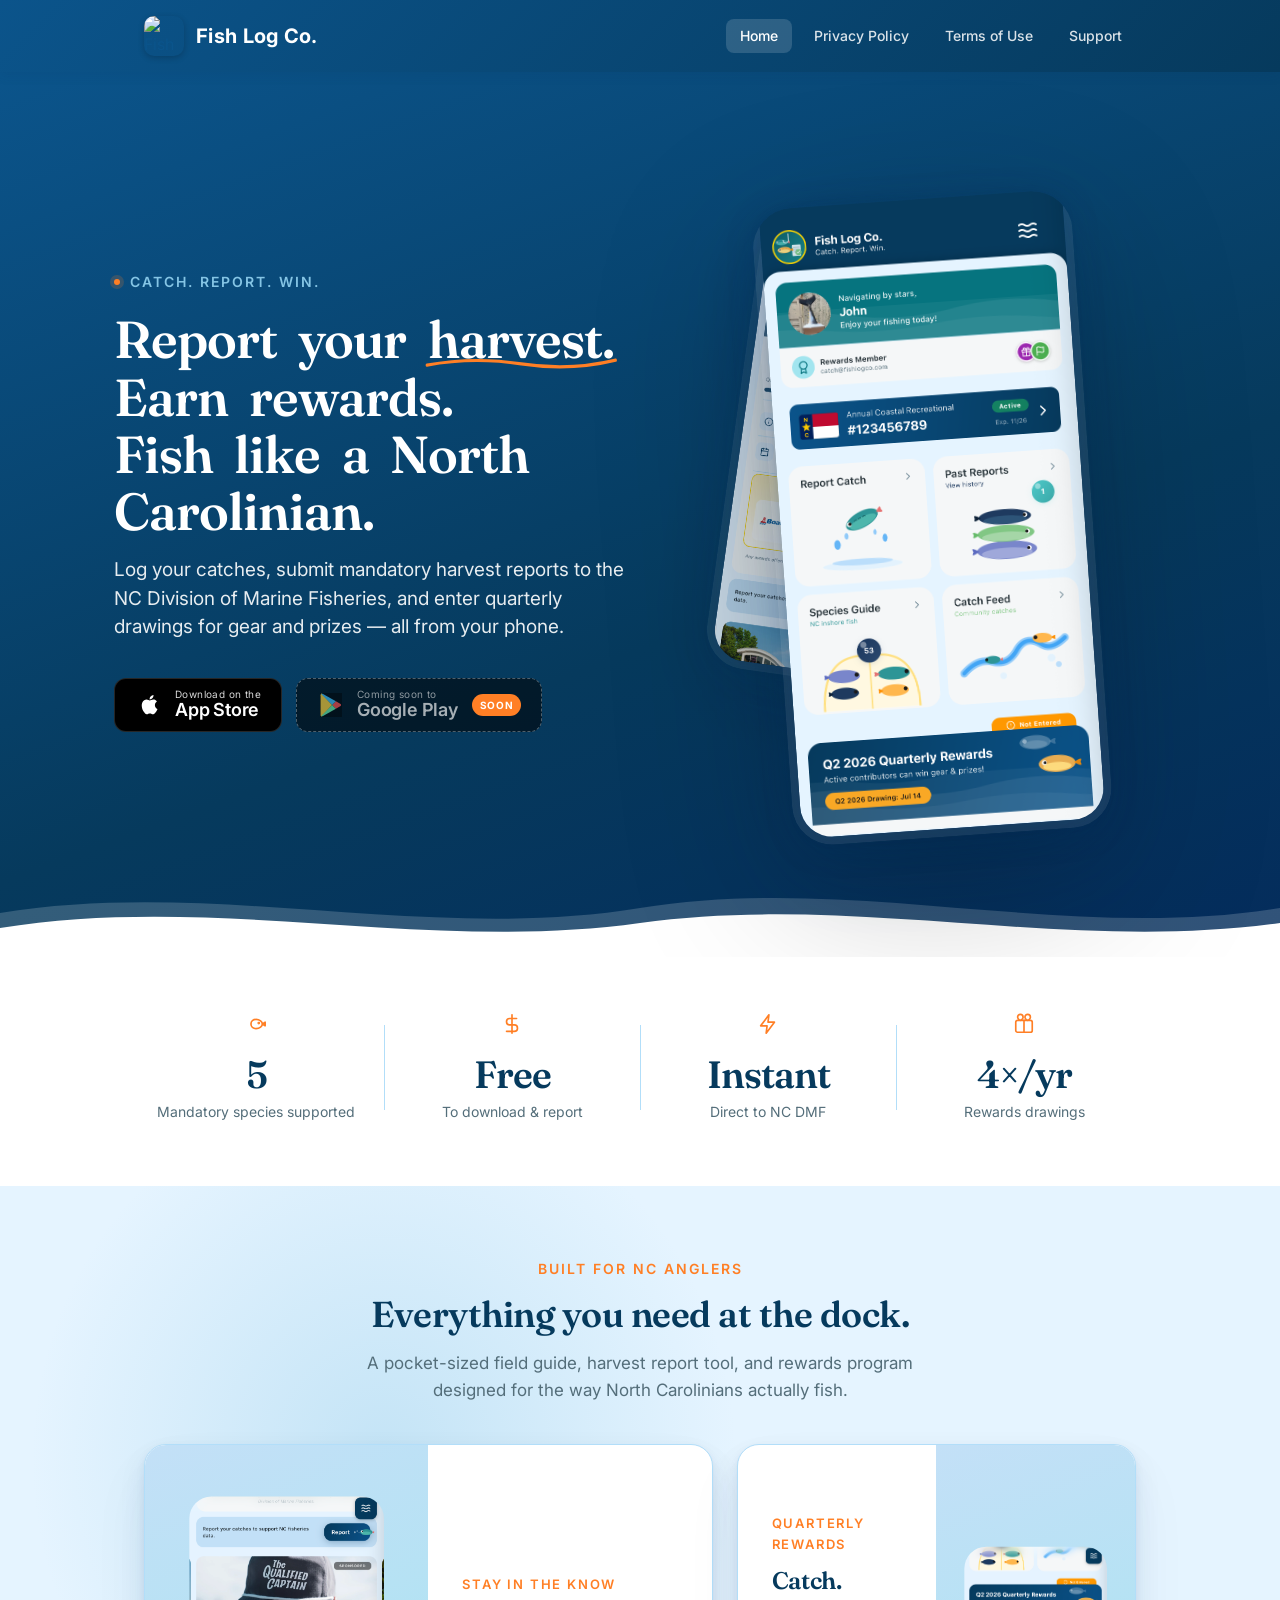
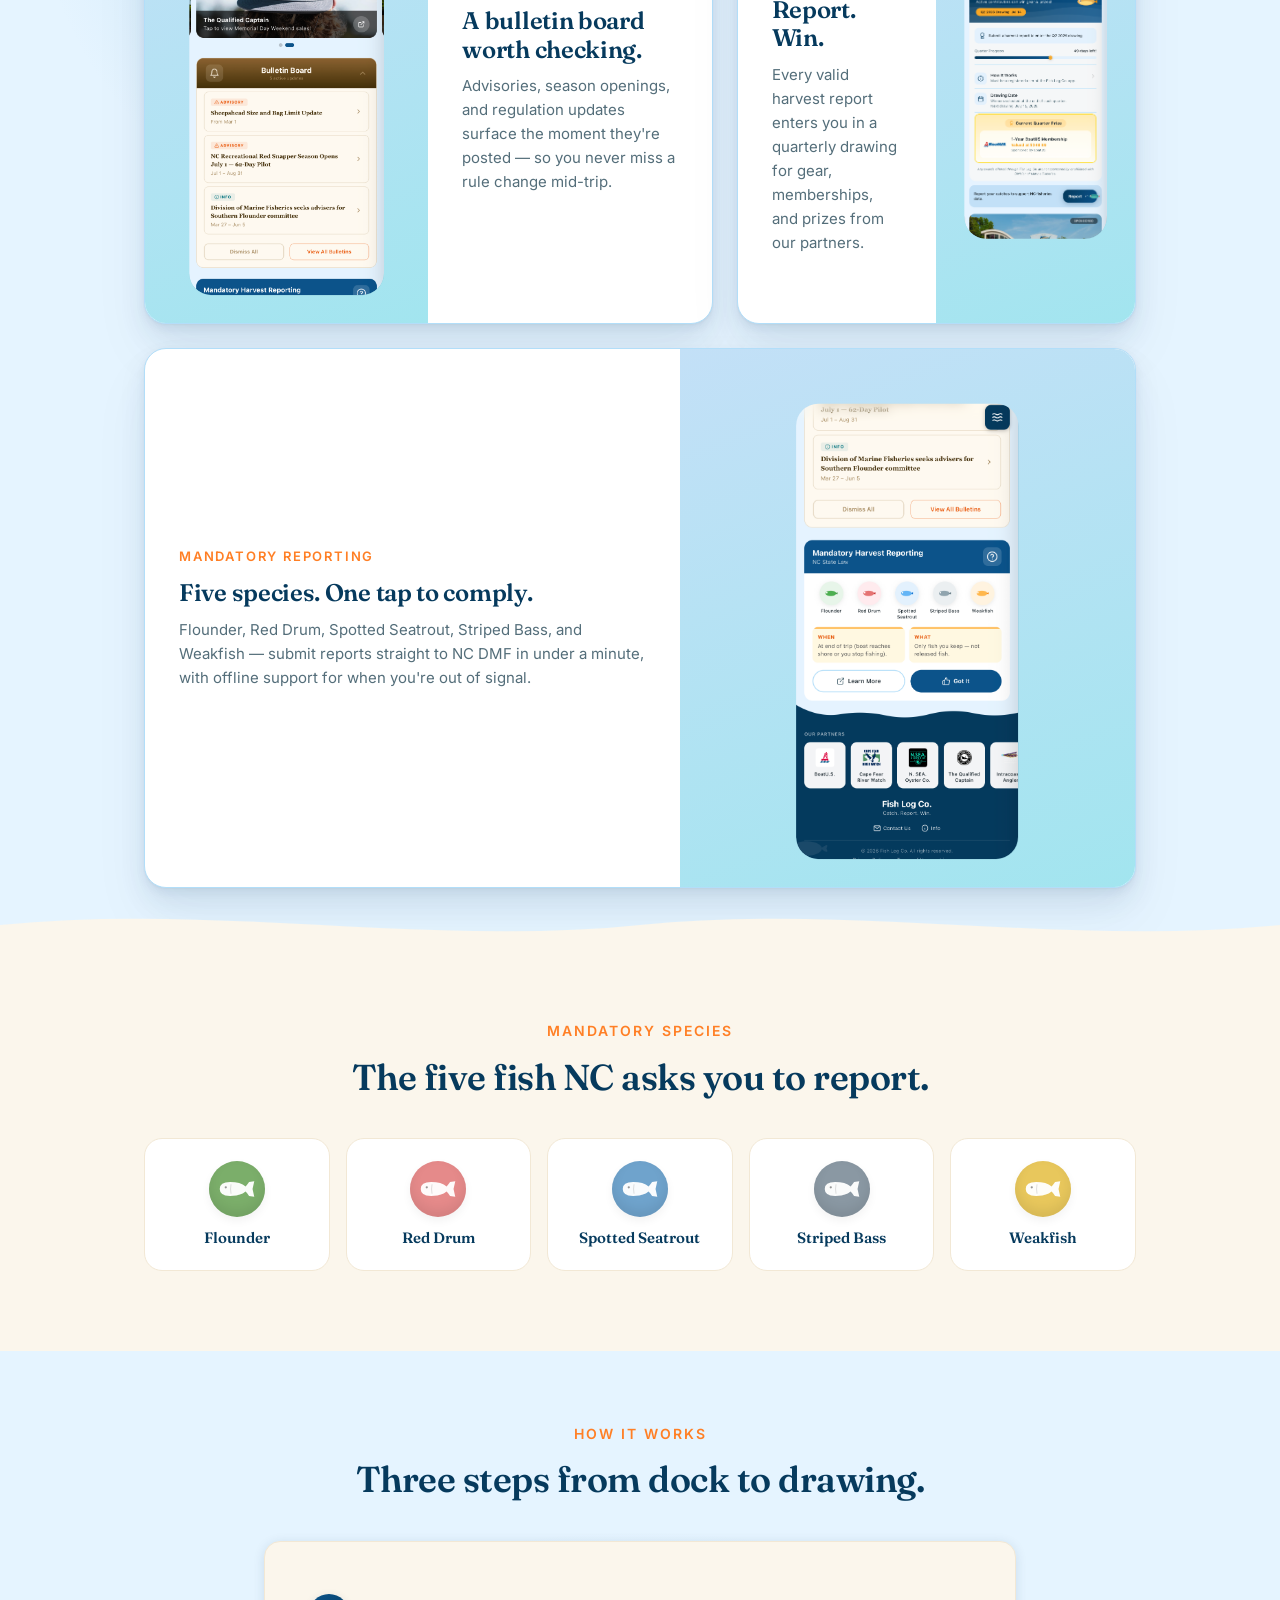
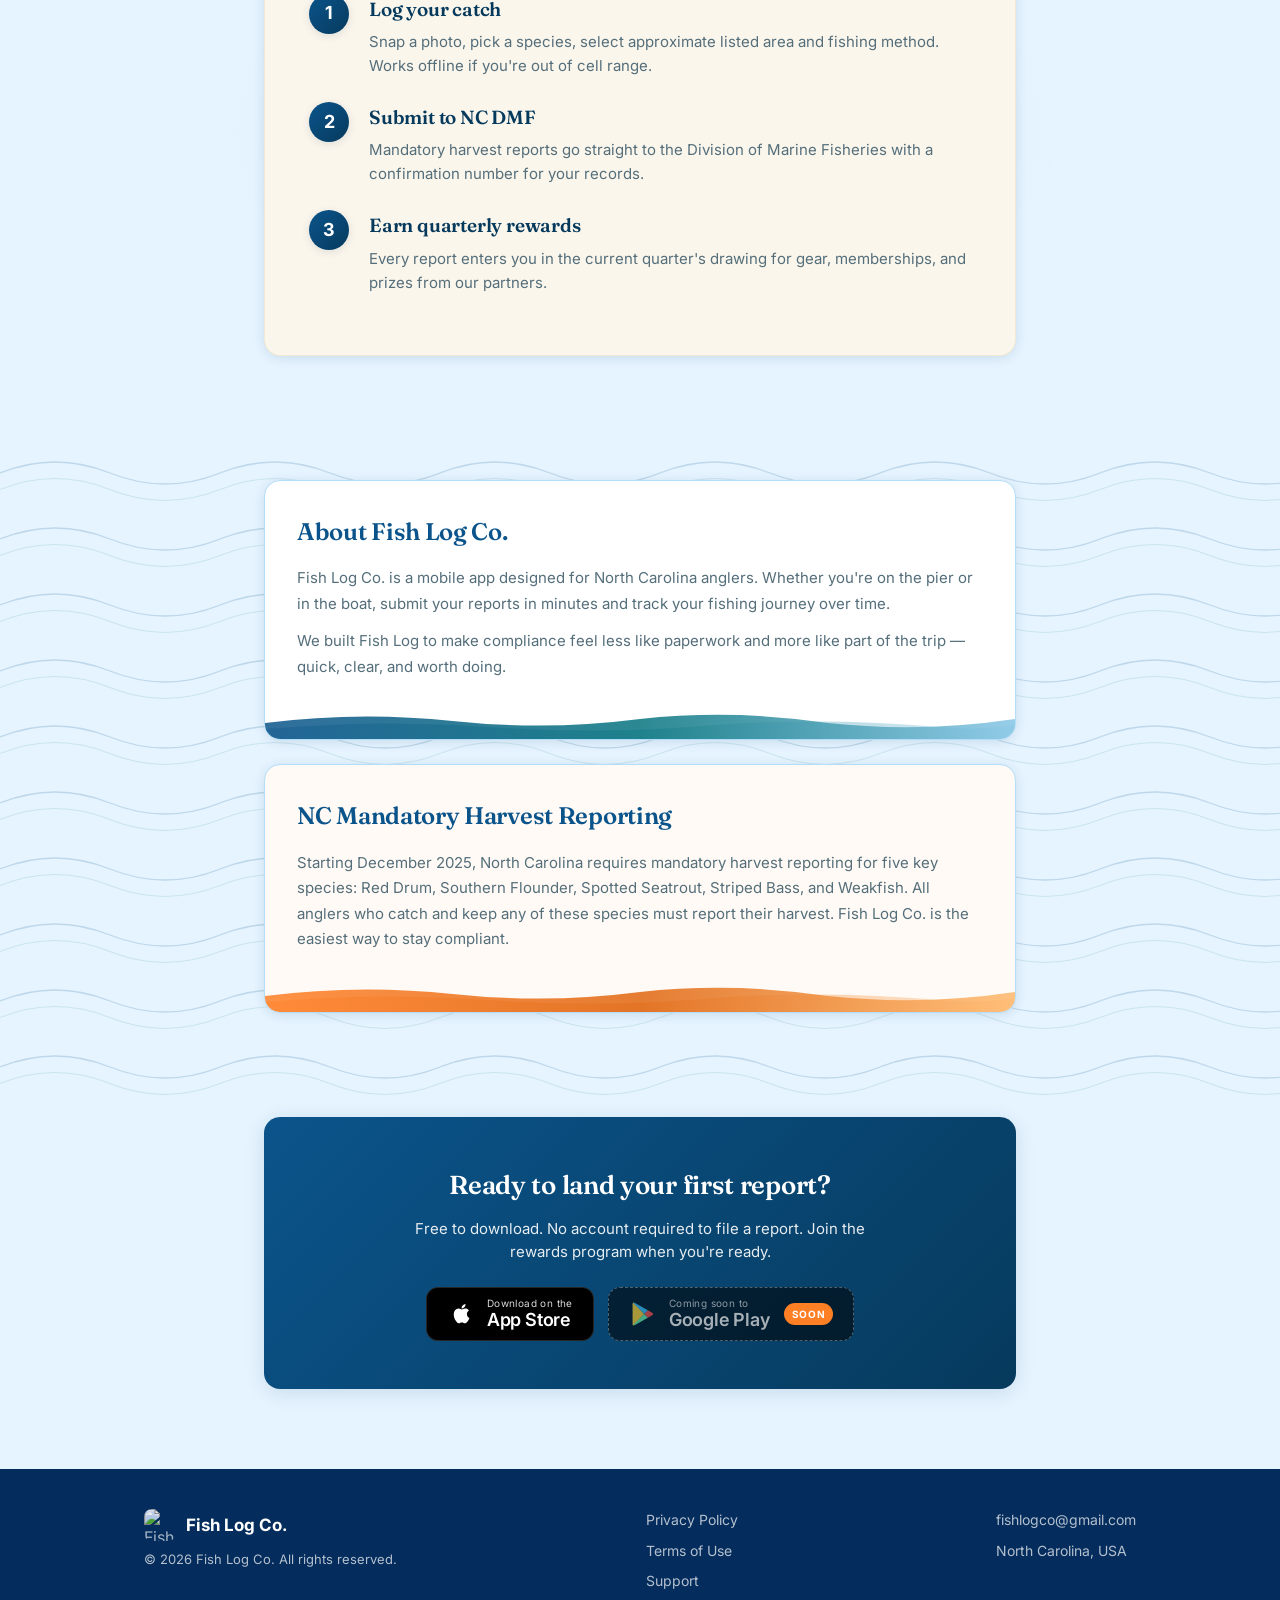
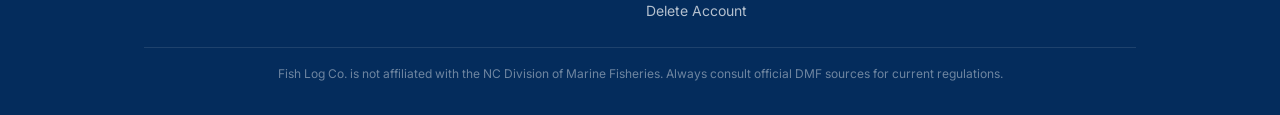
==== commit 47fcc8d8: "Mark Google Play badge as coming soon The Android app isn't live yet, so the badges linked to a clos" ====
--- a/index.html
+++ b/index.html
@@ -95,10 +95,11 @@
                   <span class="store-badge__line2">App Store</span>
                 </span>
               </a>
-              <a
-                href="https://play.google.com/apps/testing/io.fishlog.app"
-                class="store-badge"
-                aria-label="Get it on Google Play"
+              <span
+                class="store-badge store-badge--soon"
+                role="img"
+                aria-label="Coming soon to Google Play"
+                title="The Android app is coming soon"
               >
                 <svg
                   class="store-badge__icon"
@@ -125,10 +126,11 @@
                   />
                 </svg>
                 <span class="store-badge__text">
-                  <span class="store-badge__line1">Get it on</span>
+                  <span class="store-badge__line1">Coming soon to</span>
                   <span class="store-badge__line2">Google Play</span>
                 </span>
-              </a>
+                <span class="store-badge__flag">Soon</span>
+              </span>
             </div>
           </div>
           <div class="hero__visual">
@@ -482,10 +484,11 @@
                 <span class="store-badge__line2">App Store</span>
               </span>
             </a>
-            <a
-              href="https://play.google.com/apps/testing/io.fishlog.app"
-              class="store-badge"
-              aria-label="Get it on Google Play"
+            <span
+              class="store-badge store-badge--soon"
+              role="img"
+              aria-label="Coming soon to Google Play"
+              title="The Android app is coming soon"
             >
               <svg
                 class="store-badge__icon"
@@ -510,10 +513,11 @@
                 />
               </svg>
               <span class="store-badge__text">
-                <span class="store-badge__line1">Get it on</span>
+                <span class="store-badge__line1">Coming soon to</span>
                 <span class="store-badge__line2">Google Play</span>
               </span>
-            </a>
+              <span class="store-badge__flag">Soon</span>
+            </span>
           </div>
         </div>
       </div>
@@ -593,7 +597,7 @@
         if (prefersReduced || !hasFinePointer) return;
 
         // Magnetic store badges
-        document.querySelectorAll('.store-badge').forEach(function (badge) {
+        document.querySelectorAll('.store-badge:not(.store-badge--soon)').forEach(function (badge) {
           badge.addEventListener('mousemove', function (e) {
             var r = badge.getBoundingClientRect();
             var dx = e.clientX - (r.left + r.width / 2);
--- a/style.css
+++ b/style.css
@@ -1100,6 +1100,38 @@
   letter-spacing: -0.2px;
 }
 
+/* Android build isn't live yet - show a non-interactive "coming soon" badge */
+.store-badge--soon {
+  background: rgba(0, 0, 0, 0.55);
+  border-style: dashed;
+  border-color: rgba(255, 255, 255, 0.3);
+  cursor: default;
+  box-shadow: none;
+}
+
+.store-badge--soon:hover {
+  background: rgba(0, 0, 0, 0.55);
+  box-shadow: none;
+}
+
+.store-badge--soon .store-badge__icon,
+.store-badge--soon .store-badge__text {
+  opacity: 0.65;
+}
+
+.store-badge__flag {
+  margin-left: 2px;
+  padding: 3px 8px;
+  border-radius: 999px;
+  background: var(--accent);
+  color: var(--white);
+  font-size: 10px;
+  font-weight: 700;
+  letter-spacing: 0.6px;
+  text-transform: uppercase;
+  white-space: nowrap;
+}
+
 /* On the dark hero, badges look good. On the cream CTA, use white versions */
 .contact-card .store-badges {
   justify-content: center;
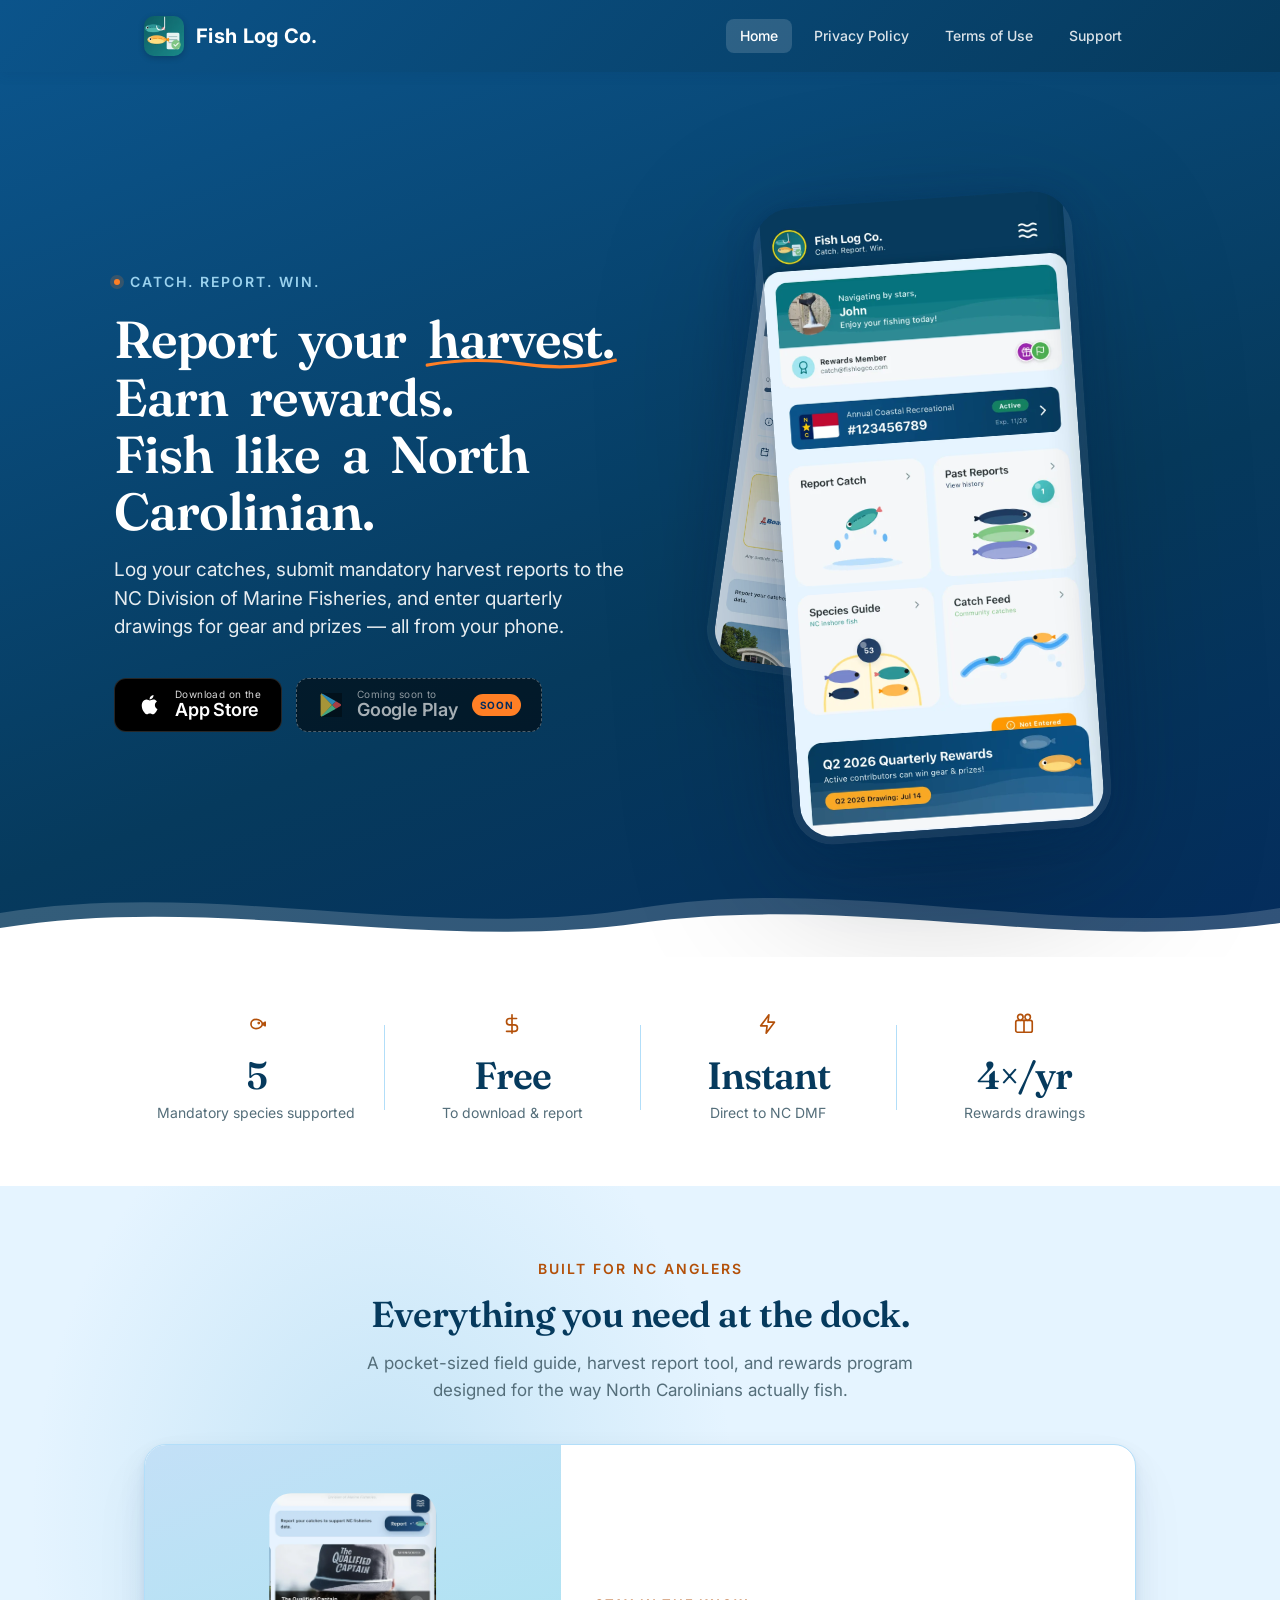
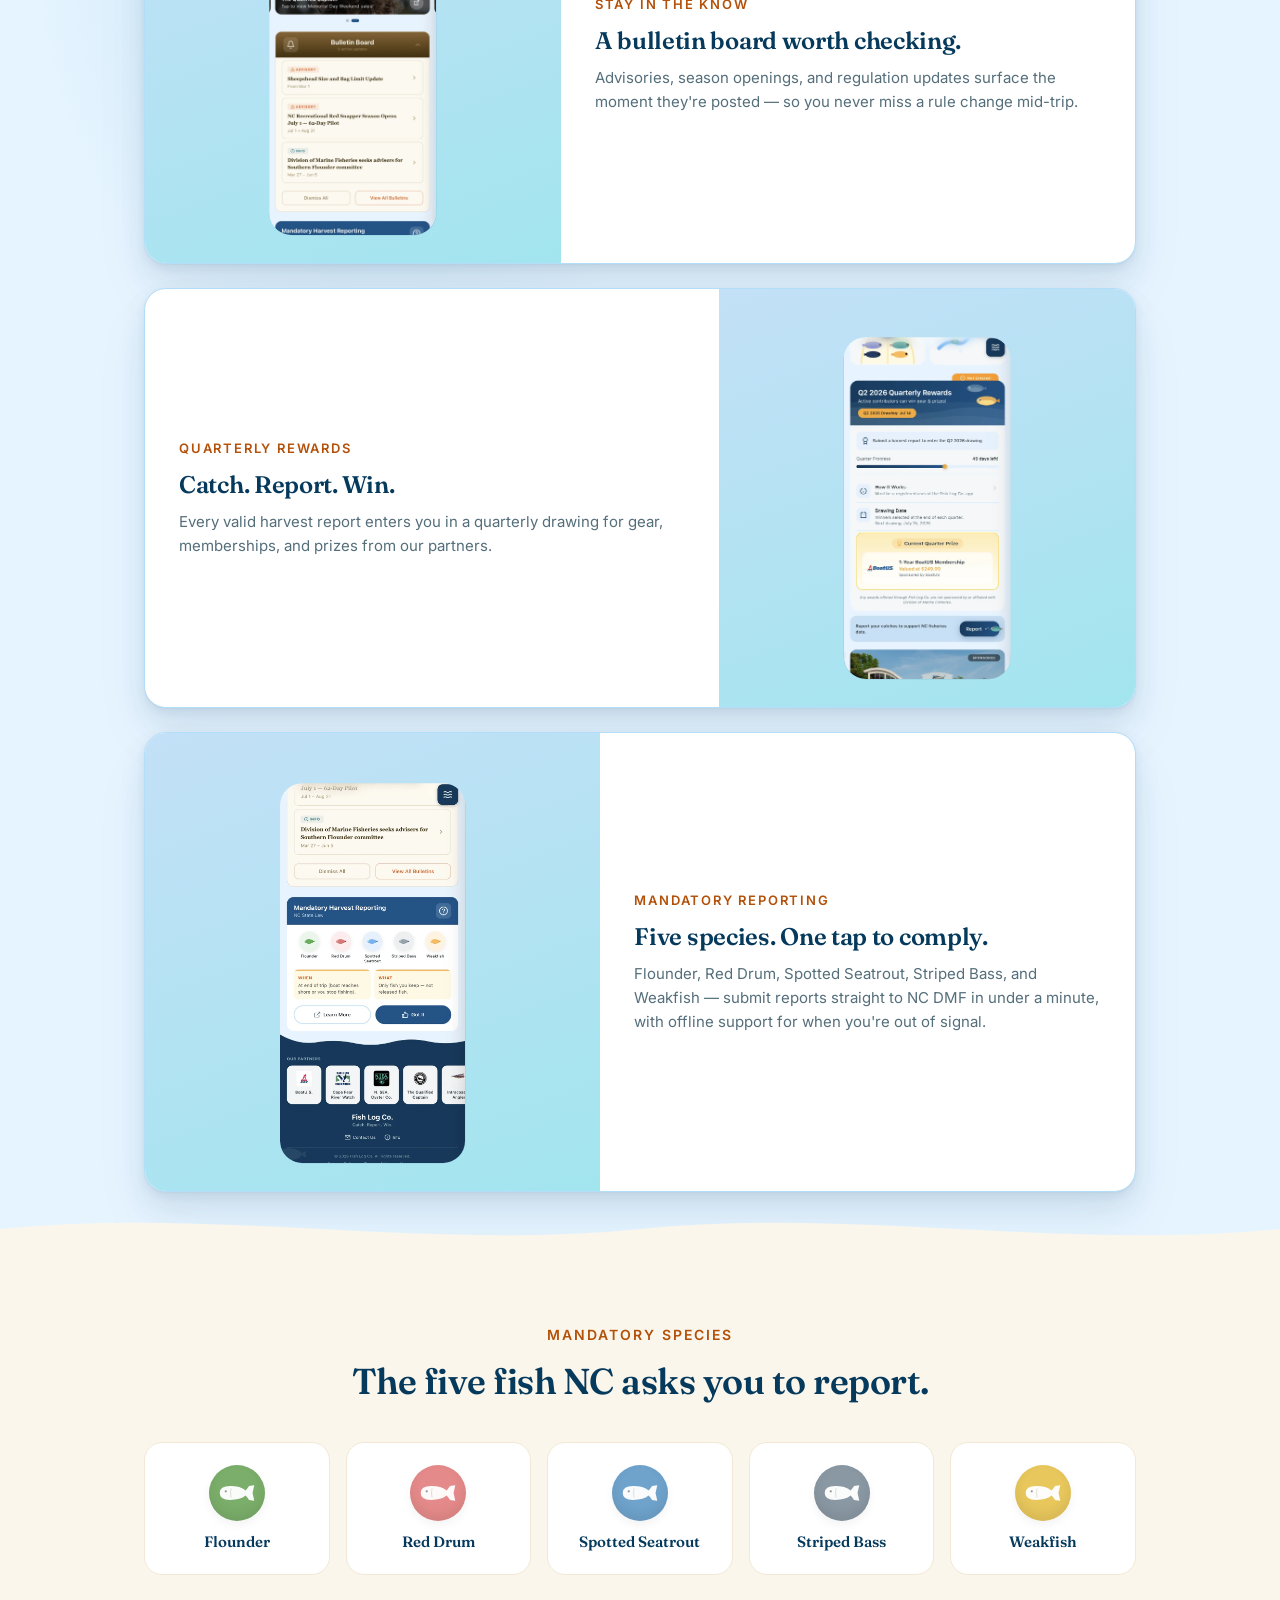
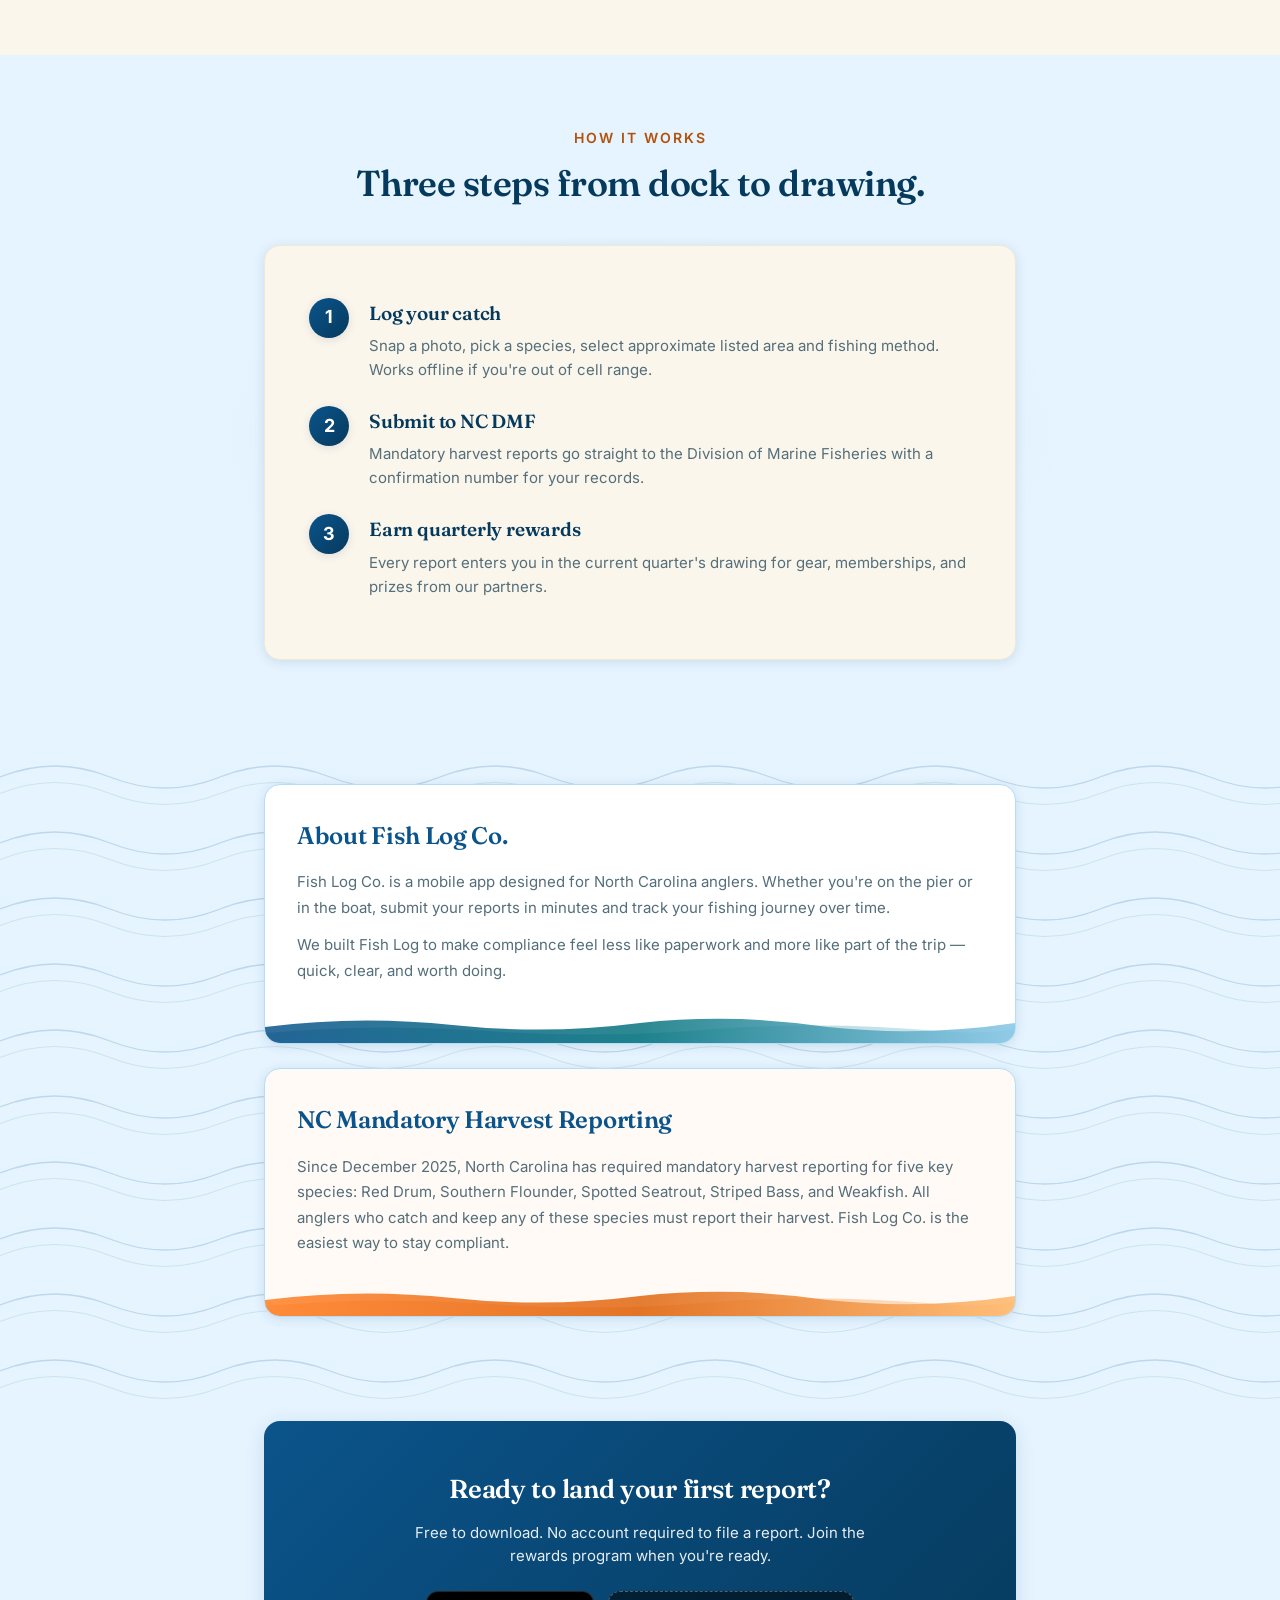
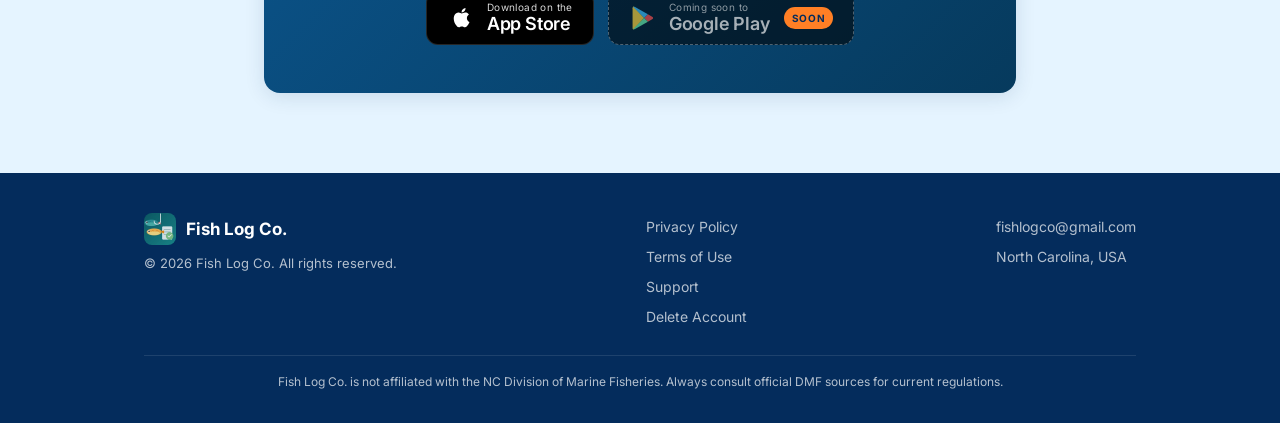
==== commit 52190450: "Fix mobile hero order, image weight, line length, and accessibility The home page shipped 8.2 MB of " ====
--- a/index.html
+++ b/index.html
@@ -3,11 +3,26 @@
   <head>
     <meta charset="UTF-8" />
     <meta name="viewport" content="width=device-width, initial-scale=1.0, viewport-fit=cover" />
-    <title>Fish Log Co. - NC Harvest Reporting Made Easy</title>
+    <title>Fish Log Co. &ndash; NC Harvest Reporting Made Easy</title>
     <meta
       name="description"
       content="Log your catches, submit harvest reports to the NC Division of Marine Fisheries, and earn rewards for responsible angling."
     />
+    <link rel="canonical" href="https://fishlogco.com/" />
+    <meta property="og:type" content="website" />
+    <meta property="og:site_name" content="Fish Log Co." />
+    <meta property="og:url" content="https://fishlogco.com/" />
+    <meta property="og:title" content="Fish Log Co. – NC Harvest Reporting Made Easy" />
+    <meta property="og:description" content="Log your catches, submit harvest reports to the NC Division of Marine Fisheries, and earn rewards for responsible angling." />
+    <meta property="og:image" content="https://fishlogco.com/images/og-image.png" />
+    <meta property="og:image:width" content="1200" />
+    <meta property="og:image:height" content="630" />
+    <meta property="og:image:alt" content="Fish Log Co. — report your harvest, earn rewards." />
+    <meta name="twitter:card" content="summary_large_image" />
+    <meta name="twitter:title" content="Fish Log Co. – NC Harvest Reporting Made Easy" />
+    <meta name="twitter:description" content="Log your catches, submit harvest reports to the NC Division of Marine Fisheries, and earn rewards for responsible angling." />
+    <meta name="twitter:image" content="https://fishlogco.com/images/og-image.png" />
+
     <link rel="icon" type="image/png" href="images/favicon.png" />
     <meta name="theme-color" content="#0B548B" />
     <meta name="apple-mobile-web-app-status-bar-style" content="black-translucent" />
@@ -17,28 +32,39 @@
       rel="stylesheet"
       href="https://fonts.googleapis.com/css2?family=Fraunces:opsz,wght@9..144,500;9..144,600;9..144,700&family=Inter:wght@400;500;600;700&display=swap"
     />
-    <link rel="stylesheet" href="style.css" />
+    <link rel="stylesheet" href="style.css?v=8e91cd56" />
+    <noscript>
+      <!-- .reveal starts at opacity 0 and JS adds .is-visible; without this
+           everything below the hero is invisible when JS is off. -->
+      <style>
+        .reveal { opacity: 1; transform: none; }
+      </style>
+    </noscript>
+
   </head>
   <body>
+    <a class="skip-link" href="#main">Skip to content</a>
     <!-- Navigation -->
     <nav class="nav">
       <div class="container container--wide nav__inner">
         <a href="index.html" class="nav__brand">
-          <img src="images/icon.png" alt="Fish Log" class="nav__logo" />
+          <img
+            src="images/icon.webp"
+            alt="Fish Log"
+            class="nav__logo"
+            width="128"
+            height="128"
+          />
           <span class="nav__title">Fish Log Co.</span>
         </a>
         <button
           class="nav__toggle"
-          onclick="
-            document
-              .querySelector('.nav__links')
-              .classList.toggle('nav__links--open')
-          "
-          aria-label="Toggle menu"
-        >
-          &#9776;
-        </button>
-        <div class="nav__links">
+          type="button"
+          aria-label="Menu"
+          aria-expanded="false"
+          aria-controls="nav-links"
+        ></button>
+        <div class="nav__links" id="nav-links">
           <a href="index.html" class="nav__link nav__link--active">Home</a>
           <a href="privacy.html" class="nav__link">Privacy Policy</a>
           <a href="terms.html" class="nav__link">Terms of Use</a>
@@ -48,7 +74,7 @@
     </nav>
 
     <!-- Hero -->
-    <section class="hero">
+    <section class="hero" id="main" tabindex="-1">
       <div class="container">
         <div class="hero__grid">
           <div class="hero__text">
@@ -137,8 +163,11 @@
             <div class="phone-mockup phone-mockup--secondary">
               <div class="phone-mockup__frame">
                 <img
-                  src="images/screen-rewards.png"
+                  src="images/screen-rewards.webp"
                   alt="Fish Log Co. quarterly rewards screen"
+                  width="720"
+                  height="1561"
+                  decoding="async"
                   onerror="this.closest('.phone-mockup').style.display='none';"
                 />
               </div>
@@ -146,8 +175,11 @@
             <div class="phone-mockup phone-mockup--primary">
               <div class="phone-mockup__frame">
                 <img
-                  src="images/hero-phone.png"
+                  src="images/hero-phone.webp"
                   alt="Fish Log Co. home screen on iPhone"
+                  width="800"
+                  height="1734"
+                  fetchpriority="high"
                   onerror="this.closest('.phone-mockup').classList.add('phone-mockup--empty'); this.style.display='none';"
                 />
               </div>
@@ -215,8 +247,12 @@
           <article class="bento__tile bento__tile--a reveal">
             <div class="bento__image">
               <img
-                src="images/screen-bulletin.png"
+                src="images/screen-bulletin.webp"
                 alt="Fish Log Co. bulletin board screen"
+                width="720"
+                height="1561"
+                loading="lazy"
+                decoding="async"
                 onerror="this.style.display='none';"
               />
             </div>
@@ -234,8 +270,12 @@
           <article class="bento__tile bento__tile--b reveal">
             <div class="bento__image">
               <img
-                src="images/screen-rewards.png"
+                src="images/screen-rewards.webp"
                 alt="Fish Log Co. quarterly rewards screen"
+                width="720"
+                height="1561"
+                loading="lazy"
+                decoding="async"
                 onerror="this.style.display='none';"
               />
             </div>
@@ -252,8 +292,12 @@
           <article class="bento__tile bento__tile--c reveal">
             <div class="bento__image">
               <img
-                src="images/screen-harvest.png"
+                src="images/screen-harvest.webp"
                 alt="Fish Log Co. mandatory harvest reporting card"
+                width="720"
+                height="1561"
+                loading="lazy"
+                decoding="async"
                 onerror="this.style.display='none';"
               />
             </div>
@@ -445,7 +489,7 @@
         <div class="card card--warning reveal">
           <h2 class="card__title">NC Mandatory Harvest Reporting</h2>
           <p class="card__text">
-            Starting December 2025, North Carolina requires mandatory harvest
+            Since December 2025, North Carolina has required mandatory harvest
             reporting for five key species: Red Drum, Southern Flounder,
             Spotted Seatrout, Striped Bass, and Weakfish. All anglers who
             catch and keep any of these species must report their harvest.
@@ -530,9 +574,12 @@
           <div>
             <div class="footer__brand">
               <img
-                src="images/icon.png"
+                src="images/icon.webp"
                 alt="Fish Log Co."
                 class="footer__logo"
+                width="128"
+                height="128"
+                loading="lazy"
               />
               <span class="footer__name">Fish Log Co.</span>
             </div>
@@ -652,5 +699,35 @@
     src="https://static.cloudflareinsights.com/beacon.min.js"
     data-cf-beacon='{"token": "77dce0aebab24898af52726a972e599d"}'
   ></script>
+    <script>
+      // Mobile nav: reflects state to aria-expanded, and closes on link tap,
+      // outside click, or Escape.
+      (function () {
+        var toggle = document.querySelector('.nav__toggle');
+        var links = document.querySelector('.nav__links');
+        if (!toggle || !links) return;
+        function setOpen(open) {
+          links.classList.toggle('nav__links--open', open);
+          toggle.setAttribute('aria-expanded', String(open));
+        }
+        toggle.addEventListener('click', function (e) {
+          e.stopPropagation();
+          setOpen(toggle.getAttribute('aria-expanded') !== 'true');
+        });
+        links.addEventListener('click', function (e) {
+          if (e.target.closest('a')) setOpen(false);
+        });
+        document.addEventListener('click', function (e) {
+          if (!e.target.closest('.nav')) setOpen(false);
+        });
+        document.addEventListener('keydown', function (e) {
+          if (e.key === 'Escape' && toggle.getAttribute('aria-expanded') === 'true') {
+            setOpen(false);
+            toggle.focus();
+          }
+        });
+      })();
+    </script>
+
   </body>
 </html>
--- a/style.css
+++ b/style.css
@@ -1,4 +1,6 @@
 /* Fish Log - Ocean-Themed Website Stylesheet */
+/* The ?v= stamp on each page's <link> is rewritten from this file's
+   content hash by .githooks/pre-commit -- don't edit it by hand. */
 
 /* ===== CSS Reset & Base ===== */
 *, *::before, *::after {
@@ -14,6 +16,10 @@
   --secondary: #06747F;
   --secondary-light: #A2E5EF;
   --accent: #FF7F25;
+  /* Darker orange for text and icons: --accent itself only reaches 2.3-2.5:1
+     on the light backgrounds, well under the 4.5:1 AA threshold. This clears
+     4.5:1 on white, --background and --cream alike. */
+  --accent-text: #B35009;
   --background: #E5F4FF;
   --pearl-white: #F5F7F8;
   --white: #FFFFFF;
@@ -22,7 +28,7 @@
   --text-tertiary: #78909C;
   --border: #B2DEF9;
   --ocean-deep: #042C5C;
-  --ocean-surface: #85C5E5;
+  --ocean-surface: #9BD2EE;
   --success: #2E7D4B;
   --error: #D32F2F;
   --shadow: rgba(7, 52, 94, 0.12);
@@ -37,6 +43,9 @@
 html {
   scroll-behavior: smooth;
   font-size: 16px;
+  /* Keep anchor targets clear of the sticky nav (72px) when jumping to a
+     fragment -- without this, #section headings land underneath it. */
+  scroll-padding-top: 88px;
   /* Navy fallback so iOS Safari safe-area / notch tints navy, not light blue. */
   background-color: var(--primary-dark);
 }
@@ -181,10 +190,46 @@
   background: rgba(255, 255, 255, 0.15);
   border: none;
   color: var(--white);
-  font-size: 24px;
-  padding: 6px 10px;
+  font-size: 22px;
+  line-height: 1;
+  /* 44px square: the old 6px/10px padding made it 41px. */
+  min-width: 44px;
+  min-height: 44px;
+  align-items: center;
+  justify-content: center;
+  padding: 0;
   border-radius: 8px;
   cursor: pointer;
+}
+
+/* Swap the hamburger glyph for a close glyph while the menu is open. */
+.nav__toggle::before {
+  content: '\2630';
+}
+
+.nav__toggle[aria-expanded='true']::before {
+  content: '\2715';
+}
+
+/* ===== Skip link ===== */
+.skip-link {
+  position: absolute;
+  left: 16px;
+  top: -100px;
+  z-index: 200;
+  padding: 12px 18px;
+  border-radius: 0 0 10px 10px;
+  background: var(--white);
+  color: var(--primary-dark);
+  font-size: 15px;
+  font-weight: 600;
+  text-decoration: none;
+  transition: top 0.15s ease;
+}
+
+.skip-link:focus-visible,
+.skip-link:focus {
+  top: 0;
 }
 
 /* ===== Hero Section ===== */
@@ -466,6 +511,99 @@
   line-height: 1.7;
 }
 
+/* Modifiers replacing hardcoded inline styles on delete-account.html. */
+.card__title--error {
+  color: var(--error);
+}
+
+.card__text--spaced {
+  margin-top: 16px;
+}
+
+.card__text--lead {
+  margin-bottom: 20px;
+}
+
+.card__text--fine {
+  font-size: 14px;
+}
+
+.card__list {
+  margin: 12px 0 0 24px;
+  color: var(--text-secondary);
+  font-size: 15px;
+  line-height: 1.8;
+}
+
+.card__action {
+  margin-top: 20px;
+  text-align: center;
+}
+
+/* ===== FAQ accordion (no JS -- native <details>) ===== */
+.faq {
+  border-top: 1px solid var(--border);
+}
+
+.faq:last-of-type {
+  border-bottom: 1px solid var(--border);
+}
+
+.faq__q {
+  display: flex;
+  align-items: center;
+  justify-content: space-between;
+  gap: 16px;
+  /* Comfortably over the 44px minimum target size. */
+  padding: 18px 0;
+  font-size: 17px;
+  font-weight: 600;
+  color: var(--primary-dark);
+  cursor: pointer;
+  list-style: none;
+}
+
+.faq__q::-webkit-details-marker {
+  display: none;
+}
+
+.faq__q::after {
+  content: '';
+  flex-shrink: 0;
+  width: 10px;
+  height: 10px;
+  margin-right: 4px;
+  border-right: 2px solid var(--accent-text);
+  border-bottom: 2px solid var(--accent-text);
+  transform: rotate(45deg) translate(-2px, -2px);
+  transition: transform 0.2s ease;
+}
+
+.faq[open] .faq__q::after {
+  transform: rotate(-135deg) translate(-2px, -2px);
+}
+
+.faq__q:hover {
+  color: var(--primary);
+}
+
+.faq__a {
+  padding: 0 0 18px;
+}
+
+.faq__a p {
+  font-size: 15px;
+  color: var(--text-secondary);
+  line-height: 1.7;
+  max-width: 68ch;
+}
+
+@media (prefers-reduced-motion: reduce) {
+  .faq__q::after {
+    transition: none;
+  }
+}
+
 .card__text + .card__text {
   margin-top: 12px;
 }
@@ -528,17 +666,29 @@
   border: 1px solid var(--border);
 }
 
-.legal-meta {
-  display: inline-flex;
-  align-items: center;
-  gap: 8px;
+/* Back to top, for the 13- and 14-section legal documents. */
+.legal-top {
+  margin-top: 36px;
+  padding-top: 20px;
+  border-top: 1px solid var(--border);
+  text-align: center;
+}
+
+.legal-top a {
+  display: inline-block;
+  padding: 10px 18px;
+  border-radius: 999px;
+  background: var(--pearl-white);
+  border: 1px solid var(--border);
+  color: var(--primary);
+  font-size: 14px;
+  font-weight: 600;
+  text-decoration: none;
+}
+
+.legal-top a:hover {
   background: var(--primary-light);
-  color: var(--primary);
-  padding: 8px 16px;
-  border-radius: 10px;
-  font-size: 14px;
-  font-weight: 500;
-  margin-bottom: 28px;
+  text-decoration: none;
 }
 
 /* ===== Steps / Instructions ===== */
@@ -672,7 +822,7 @@
 .footer__links {
   display: flex;
   flex-direction: column;
-  gap: 8px;
+  gap: 2px;
 }
 
 .footer__link {
@@ -680,6 +830,11 @@
   font-size: 14px;
   transition: color 0.2s ease;
   text-decoration: none;
+  /* These were 22px tall -- under the 24px minimum target size, and far
+     under 44px for thumbs. The mobile block takes them the rest of the way. */
+  display: inline-flex;
+  align-items: center;
+  min-height: 28px;
 }
 
 .footer__link:hover {
@@ -697,7 +852,8 @@
 .footer__bottom {
   text-align: center;
   font-size: 12px;
-  opacity: 0.6;
+  /* Was also opacity 0.6 on top of the parent's 70% white, which landed at
+     3.6:1 -- under AA for 12px text. The inherited 70% alone is 7.5:1. */
 }
 
 /* ===== Utilities ===== */
@@ -772,10 +928,17 @@
   margin-bottom: 12px;
 }
 
+/* Numbered, to match the "1. Introduction" headings these link to --
+   list-style was none, so the contents and the document disagreed. */
 .toc__list {
-  list-style: none;
+  list-style: decimal;
   margin: 0;
-  padding: 0;
+  padding-left: 24px;
+}
+
+.toc__list li::marker {
+  color: var(--text-tertiary);
+  font-weight: 600;
 }
 
 .toc__list li {
@@ -791,7 +954,7 @@
 /* ===== Responsive ===== */
 @media (max-width: 768px) {
   .nav__toggle {
-    display: block;
+    display: inline-flex;
   }
 
   .nav__links {
@@ -857,6 +1020,11 @@
     align-items: center;
   }
 
+  /* Full 44px thumb targets once the footer stacks. */
+  .footer__link {
+    min-height: 44px;
+  }
+
   .contact-card {
     padding: 28px 20px;
   }
@@ -885,7 +1053,7 @@
   font-weight: 600;
   letter-spacing: 2px;
   text-transform: uppercase;
-  color: var(--accent);
+  color: var(--accent-text);
   margin-bottom: 14px;
 }
 
@@ -1124,7 +1292,7 @@
   padding: 3px 8px;
   border-radius: 999px;
   background: var(--accent);
-  color: var(--white);
+  color: var(--ocean-deep);
   font-size: 10px;
   font-weight: 700;
   letter-spacing: 0.6px;
@@ -1170,7 +1338,7 @@
 }
 
 .stat__icon {
-  color: var(--accent);
+  color: var(--accent-text);
   margin-bottom: 14px;
 }
 
@@ -1261,7 +1429,7 @@
     0 30px 60px rgba(7, 52, 94, 0.05);
   transition: transform 0.3s cubic-bezier(0.2, 0.8, 0.2, 1), box-shadow 0.3s cubic-bezier(0.2, 0.8, 0.2, 1);
   display: flex;
-  height: 480px;
+  height: 420px;
 }
 
 .bento__tile:hover {
@@ -1273,9 +1441,14 @@
     0 40px 80px rgba(7, 52, 94, 0.08);
 }
 
-.bento__tile--a { grid-column: span 7; flex-direction: row; }
-.bento__tile--b { grid-column: span 5; flex-direction: row-reverse; }
-.bento__tile--c { grid-column: span 12; flex-direction: row-reverse; height: 540px; }
+/* Full-width alternating rows. The old 7/5 two-up squeezed tile B's copy to
+   ~17 characters a line (8 lines for three sentences) and tile A's to ~28.
+   These screenshots are portrait, so a tile narrow enough to sit two-across
+   can't also hold a readable column -- even at 1440px it only bought ~34
+   characters. One per row gives every tile the 60-70 that tile C already had. */
+.bento__tile--a { grid-column: span 12; flex-direction: row; }
+.bento__tile--b { grid-column: span 12; flex-direction: row-reverse; }
+.bento__tile--c { grid-column: span 12; flex-direction: row; height: 460px; }
 
 .bento__image {
   position: relative;
@@ -1286,7 +1459,9 @@
   align-items: center;
   justify-content: center;
   padding: 28px;
-  width: 50%;
+  /* These screenshots are portrait and height-constrained, so a narrower
+     panel crops only empty gradient and buys the copy column real width. */
+  width: 42%;
   height: 100%;
 }
 
@@ -1295,9 +1470,12 @@
 }
 
 .bento__image img {
+  /* A definite height (not `max-height` against `width: auto`) so the image
+     still has a layout box before it loads -- otherwise it measures 0x0,
+     never intersects the viewport, and `loading="lazy"` never fires. */
+  height: 100%;
   width: auto;
   max-width: 100%;
-  max-height: 100%;
   object-fit: contain;
   border-radius: 22px;
   box-shadow: 0 12px 32px rgba(7, 52, 94, 0.3);
@@ -1319,7 +1497,7 @@
   font-weight: 600;
   letter-spacing: 1.8px;
   text-transform: uppercase;
-  color: var(--accent);
+  color: var(--accent-text);
   margin-bottom: 12px;
 }
 
@@ -1533,24 +1711,6 @@
 }
 
 /* ===== Responsive overrides for new sections ===== */
-@media (max-width: 960px) {
-  .bento__tile--a,
-  .bento__tile--c {
-    grid-column: span 12;
-  }
-
-  .bento__tile--b {
-    grid-column: span 12;
-    flex-direction: row;
-  }
-
-  .bento__tile--b .bento__image {
-    width: 44%;
-    height: auto;
-    min-height: 100%;
-  }
-}
-
 @media (max-width: 768px) {
   .hero {
     padding-top: 56px;
@@ -1563,12 +1723,14 @@
     gap: 40px;
   }
 
+  /* Pitch and CTA first on small screens -- the phone mockup is 500px tall
+     and used to push the App Store button a full screen below the fold. */
   .hero__text {
+    order: 1;
+  }
+
+  .hero__visual {
     order: 2;
-  }
-
-  .hero__visual {
-    order: 1;
     min-height: 440px;
   }
 
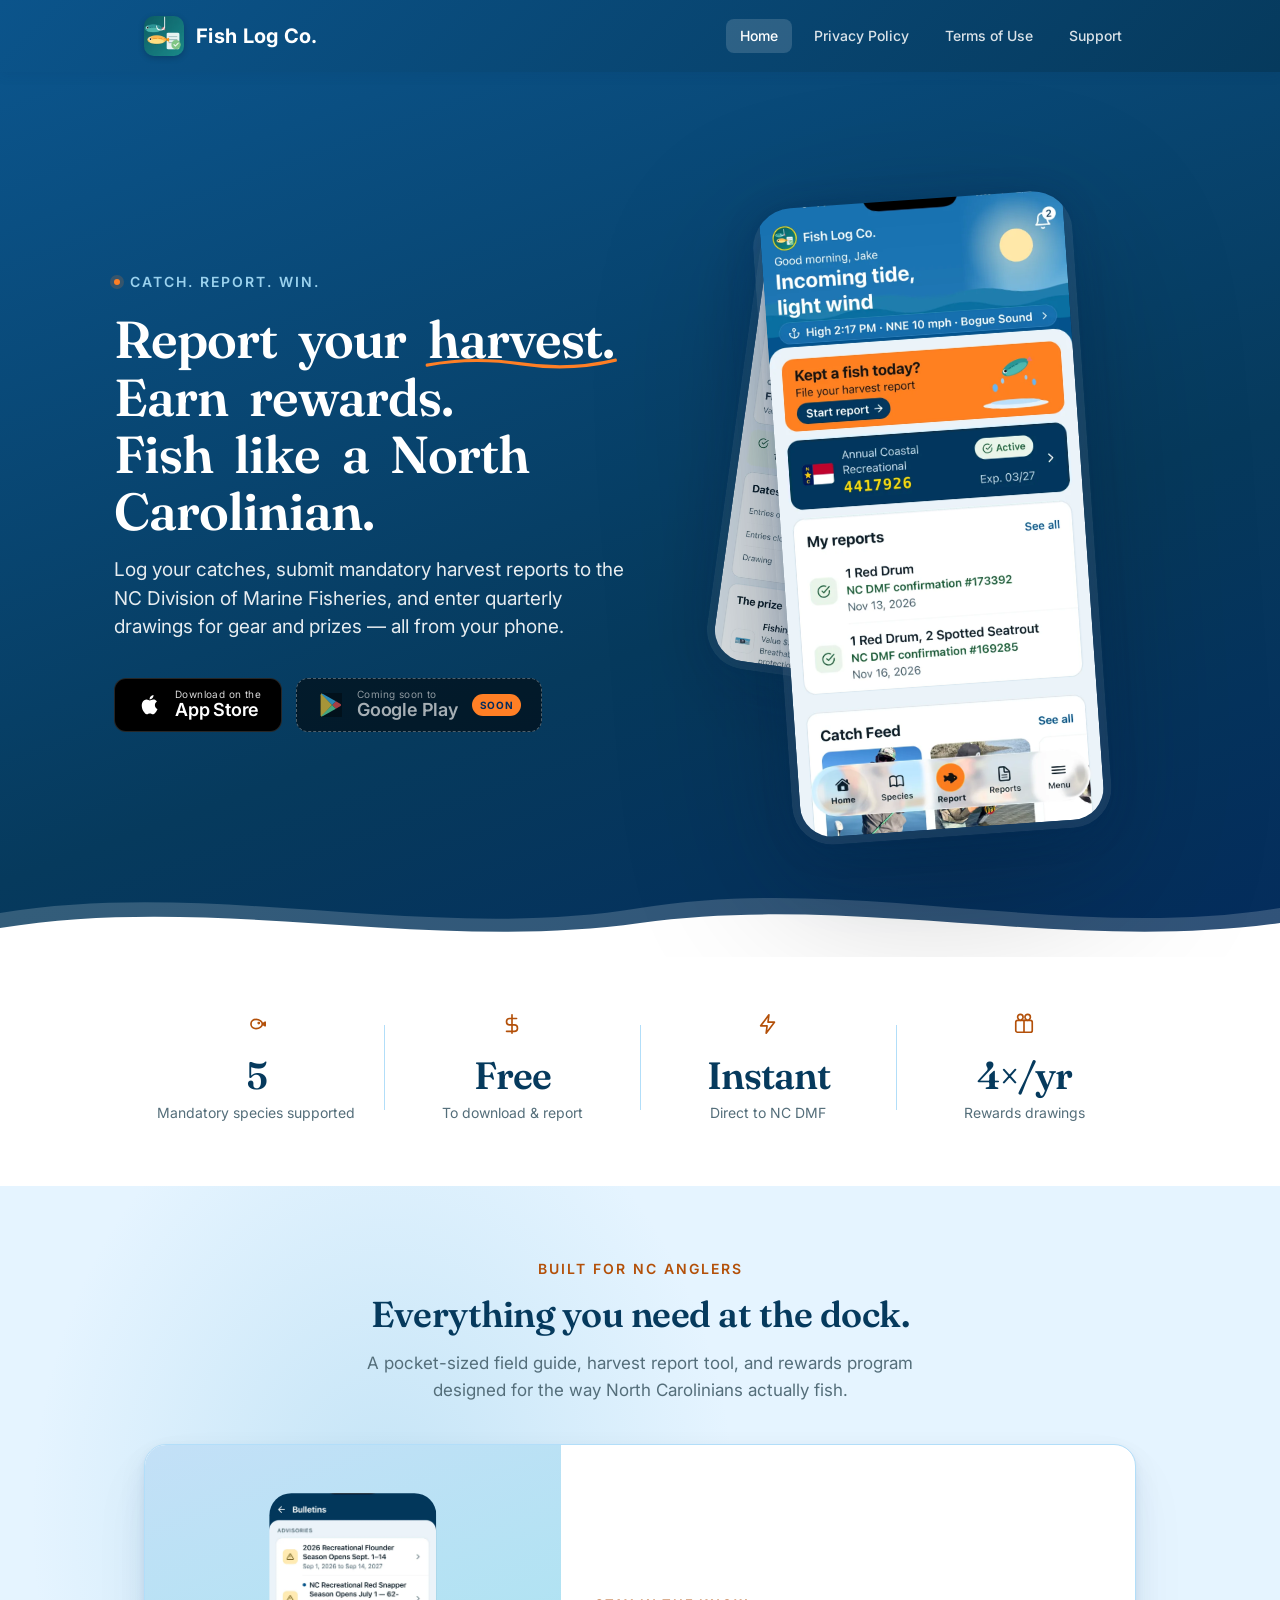
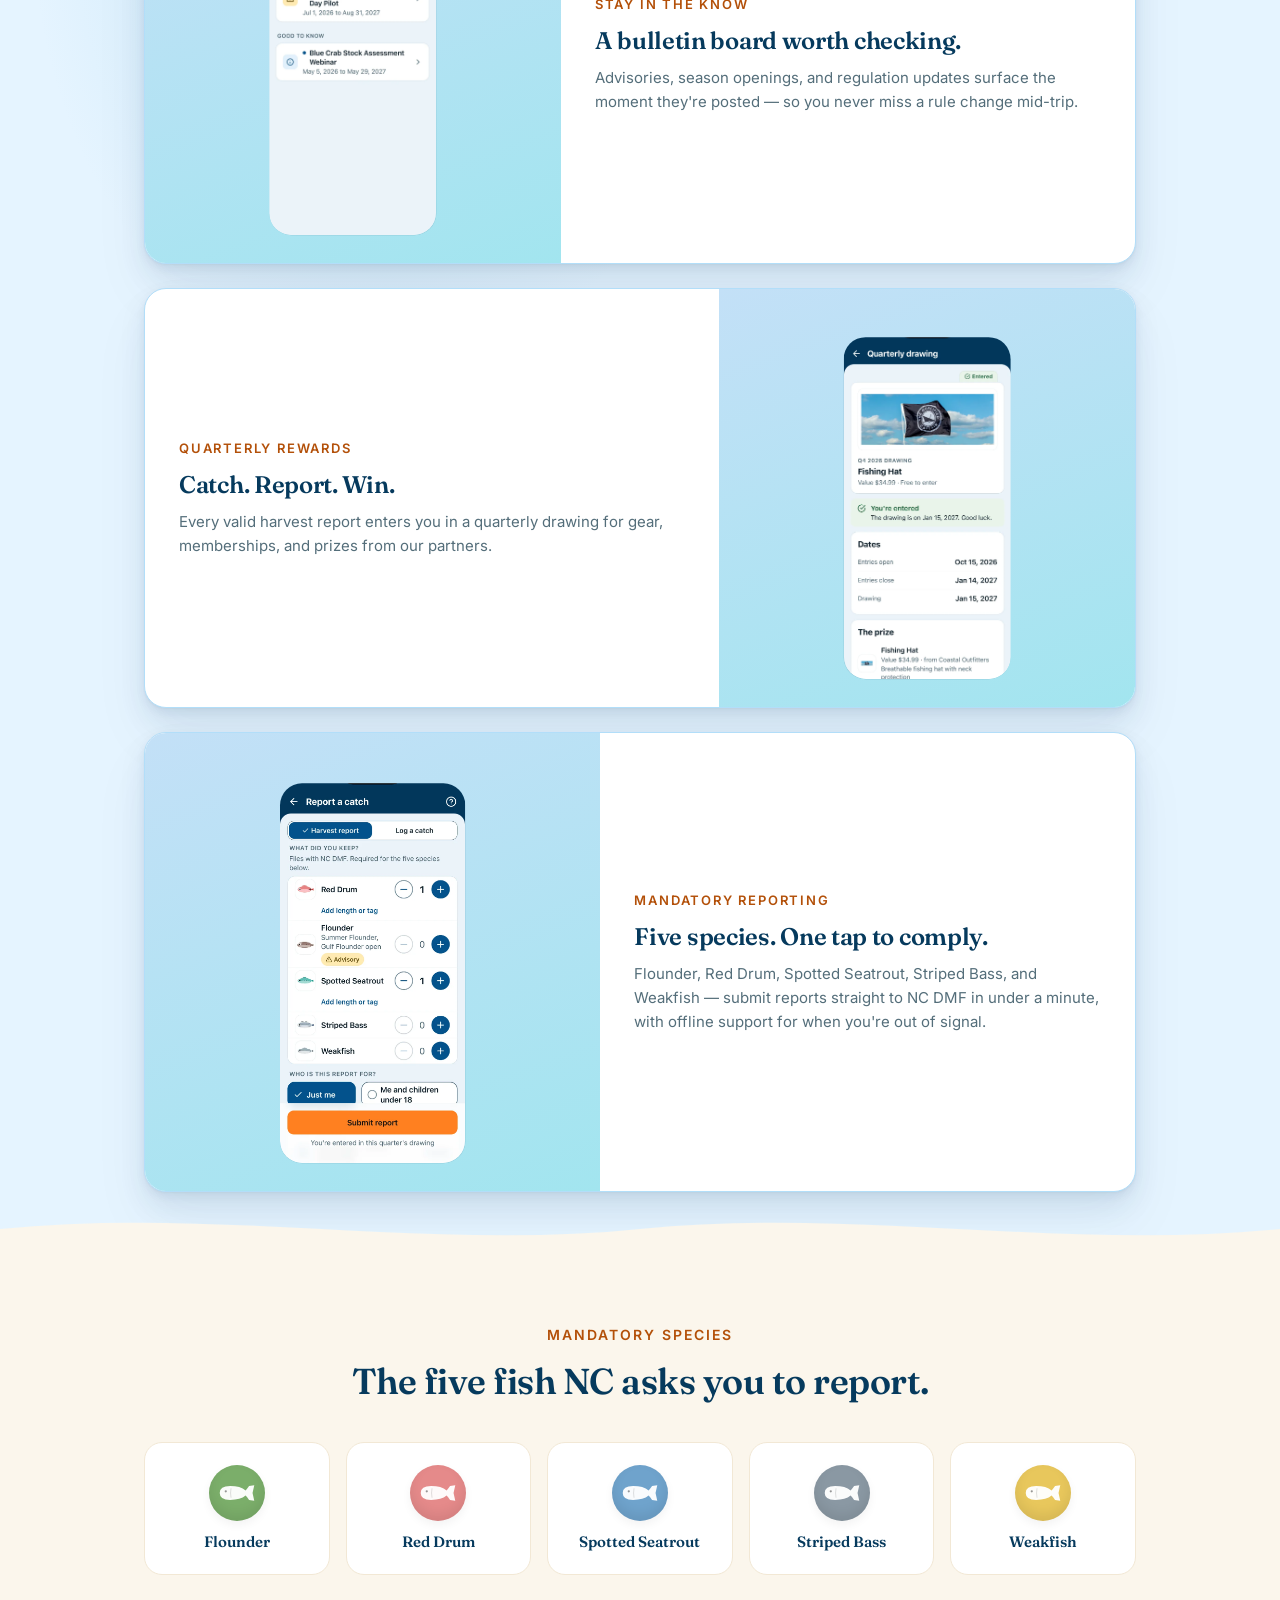
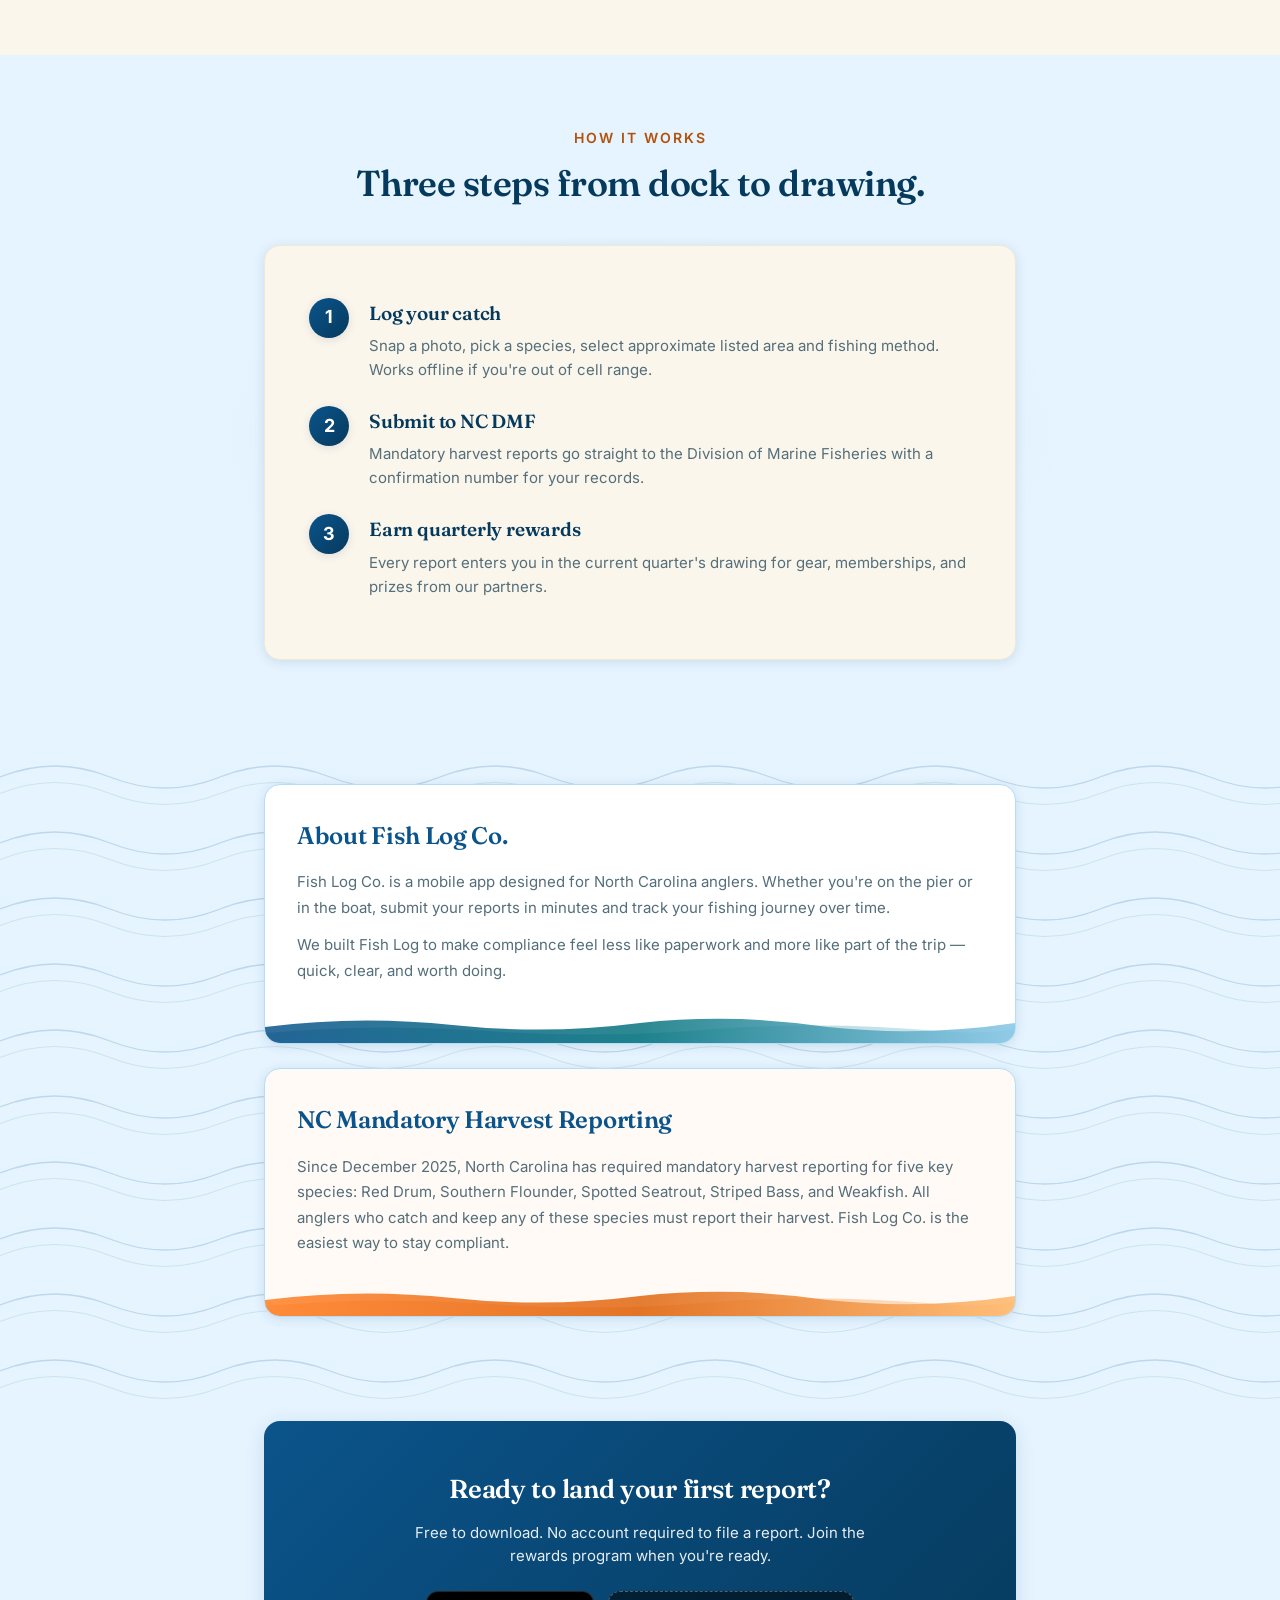
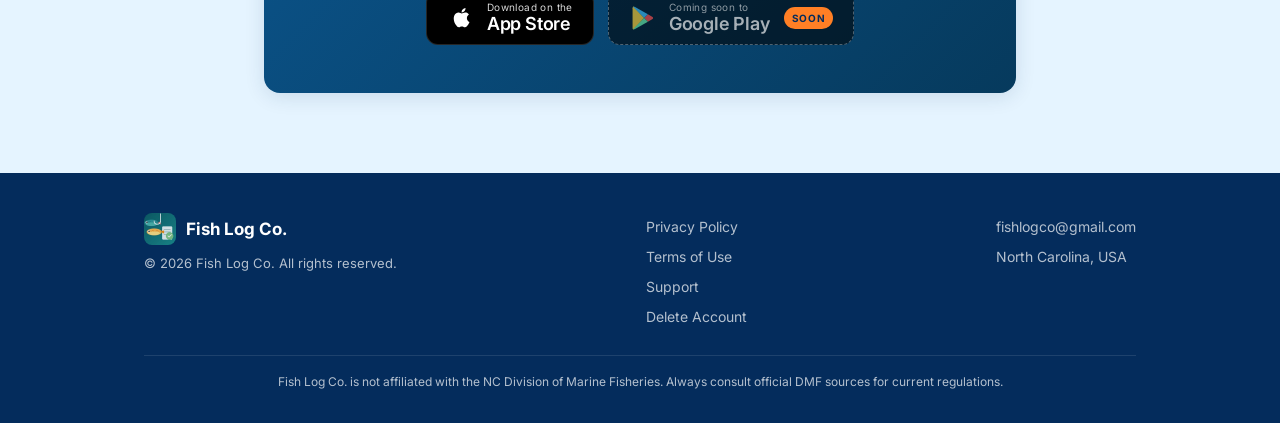
==== commit 2af3be19: "Show the 2.0 app in the homepage screenshots The hero phone and the three feature tiles still showed" ====
--- a/index.html
+++ b/index.html
@@ -32,7 +32,7 @@
       rel="stylesheet"
       href="https://fonts.googleapis.com/css2?family=Fraunces:opsz,wght@9..144,500;9..144,600;9..144,700&family=Inter:wght@400;500;600;700&display=swap"
     />
-    <link rel="stylesheet" href="style.css?v=8e91cd56" />
+    <link rel="stylesheet" href="style.css?v=3f06f58f" />
     <noscript>
       <!-- .reveal starts at opacity 0 and JS adds .is-visible; without this
            everything below the hero is invisible when JS is off. -->
@@ -164,7 +164,7 @@
               <div class="phone-mockup__frame">
                 <img
                   src="images/screen-rewards.webp"
-                  alt="Fish Log Co. quarterly rewards screen"
+                  alt="Fish Log Co. quarterly drawing screen showing an entered angler"
                   width="720"
                   height="1561"
                   decoding="async"
@@ -176,7 +176,7 @@
               <div class="phone-mockup__frame">
                 <img
                   src="images/hero-phone.webp"
-                  alt="Fish Log Co. home screen on iPhone"
+                  alt="Fish Log Co. home screen with tides, wind, license and recent reports"
                   width="800"
                   height="1734"
                   fetchpriority="high"
@@ -248,7 +248,7 @@
             <div class="bento__image">
               <img
                 src="images/screen-bulletin.webp"
-                alt="Fish Log Co. bulletin board screen"
+                alt="Fish Log Co. bulletins screen listing NC DMF advisories"
                 width="720"
                 height="1561"
                 loading="lazy"
@@ -271,7 +271,7 @@
             <div class="bento__image">
               <img
                 src="images/screen-rewards.webp"
-                alt="Fish Log Co. quarterly rewards screen"
+                alt="Fish Log Co. quarterly drawing screen showing an entered angler"
                 width="720"
                 height="1561"
                 loading="lazy"
@@ -293,7 +293,7 @@
             <div class="bento__image">
               <img
                 src="images/screen-harvest.webp"
-                alt="Fish Log Co. mandatory harvest reporting card"
+                alt="Fish Log Co. harvest report form with Red Drum and Spotted Seatrout"
                 width="720"
                 height="1561"
                 loading="lazy"
--- a/style.css
+++ b/style.css
@@ -1778,32 +1778,48 @@
     font-size: 32px;
   }
 
-  /* Bento: horizontal layout with image LEFT on mobile too */
+  /* Bento: stack the screenshot above the copy on phones. Side by side, a
+     42/58 split left the copy ~23 characters a line and squeezed the
+     portrait screenshot to ~98px wide -- too narrow to read either. Stacked,
+     the copy gets the full width and the screenshot is shown large and
+     cropped to its top, so the app UI is actually legible. */
   .bento__tile,
   .bento__tile--a,
   .bento__tile--b,
   .bento__tile--c {
-    flex-direction: row !important;
-    height: 280px !important;
-  }
-
-  .bento__tile--c {
-    height: 340px !important;
+    flex-direction: column !important;
+    height: auto !important;
   }
 
   .bento__image,
   .bento__tile--a .bento__image,
   .bento__tile--b .bento__image,
   .bento__tile--c .bento__image {
-    width: 42% !important;
-    height: 100% !important;
+    width: 100% !important;
+    height: 220px !important;
     min-height: 0 !important;
-    padding: 16px !important;
+    padding: 22px 22px 0 !important;
+    align-items: flex-start !important;
+    /* Line the screenshot up with the copy below rather than centring it. */
+    justify-content: flex-start !important;
+  }
+
+  /* Overflows the panel's fixed height and is clipped by its overflow:hidden,
+     leaving the top of the screen visible at full width. */
+  .bento__image img {
+    width: 100%;
+    max-width: 300px;
+    height: auto;
+    max-height: none;
+    object-fit: contain;
+    align-self: flex-start;
+    border-radius: 18px 18px 0 0;
+    clip-path: inset(5.5% 0 0 0 round 18px 18px 0 0);
   }
 
   .bento__body {
-    padding: 20px 20px 22px !important;
-    width: 58%;
+    padding: 22px 22px 26px !important;
+    width: 100%;
   }
 
   .bento__eyebrow {
@@ -1820,6 +1836,9 @@
   .bento__desc {
     font-size: 13px;
     line-height: 1.45;
+    /* Stacked, the copy spans the whole tile, which at tablet width would
+       run past 100 characters a line. Cap the measure instead of the tile. */
+    max-width: 56ch;
   }
 
   .species {
@@ -1863,22 +1882,19 @@
     font-size: 28px;
   }
 
-  .bento__tile,
-  .bento__tile--a,
-  .bento__tile--b,
-  .bento__tile--c {
-    height: 250px !important;
-  }
-
-  .bento__tile--c {
-    height: 320px !important;
+  .bento__image,
+  .bento__tile--a .bento__image,
+  .bento__tile--b .bento__image,
+  .bento__tile--c .bento__image {
+    height: 190px !important;
+    padding: 18px 18px 0 !important;
   }
 
   .bento__title {
-    font-size: 16px;
+    font-size: 17px;
   }
 
   .bento__desc {
-    font-size: 12px;
-  }
-}
+    font-size: 13px;
+  }
+}
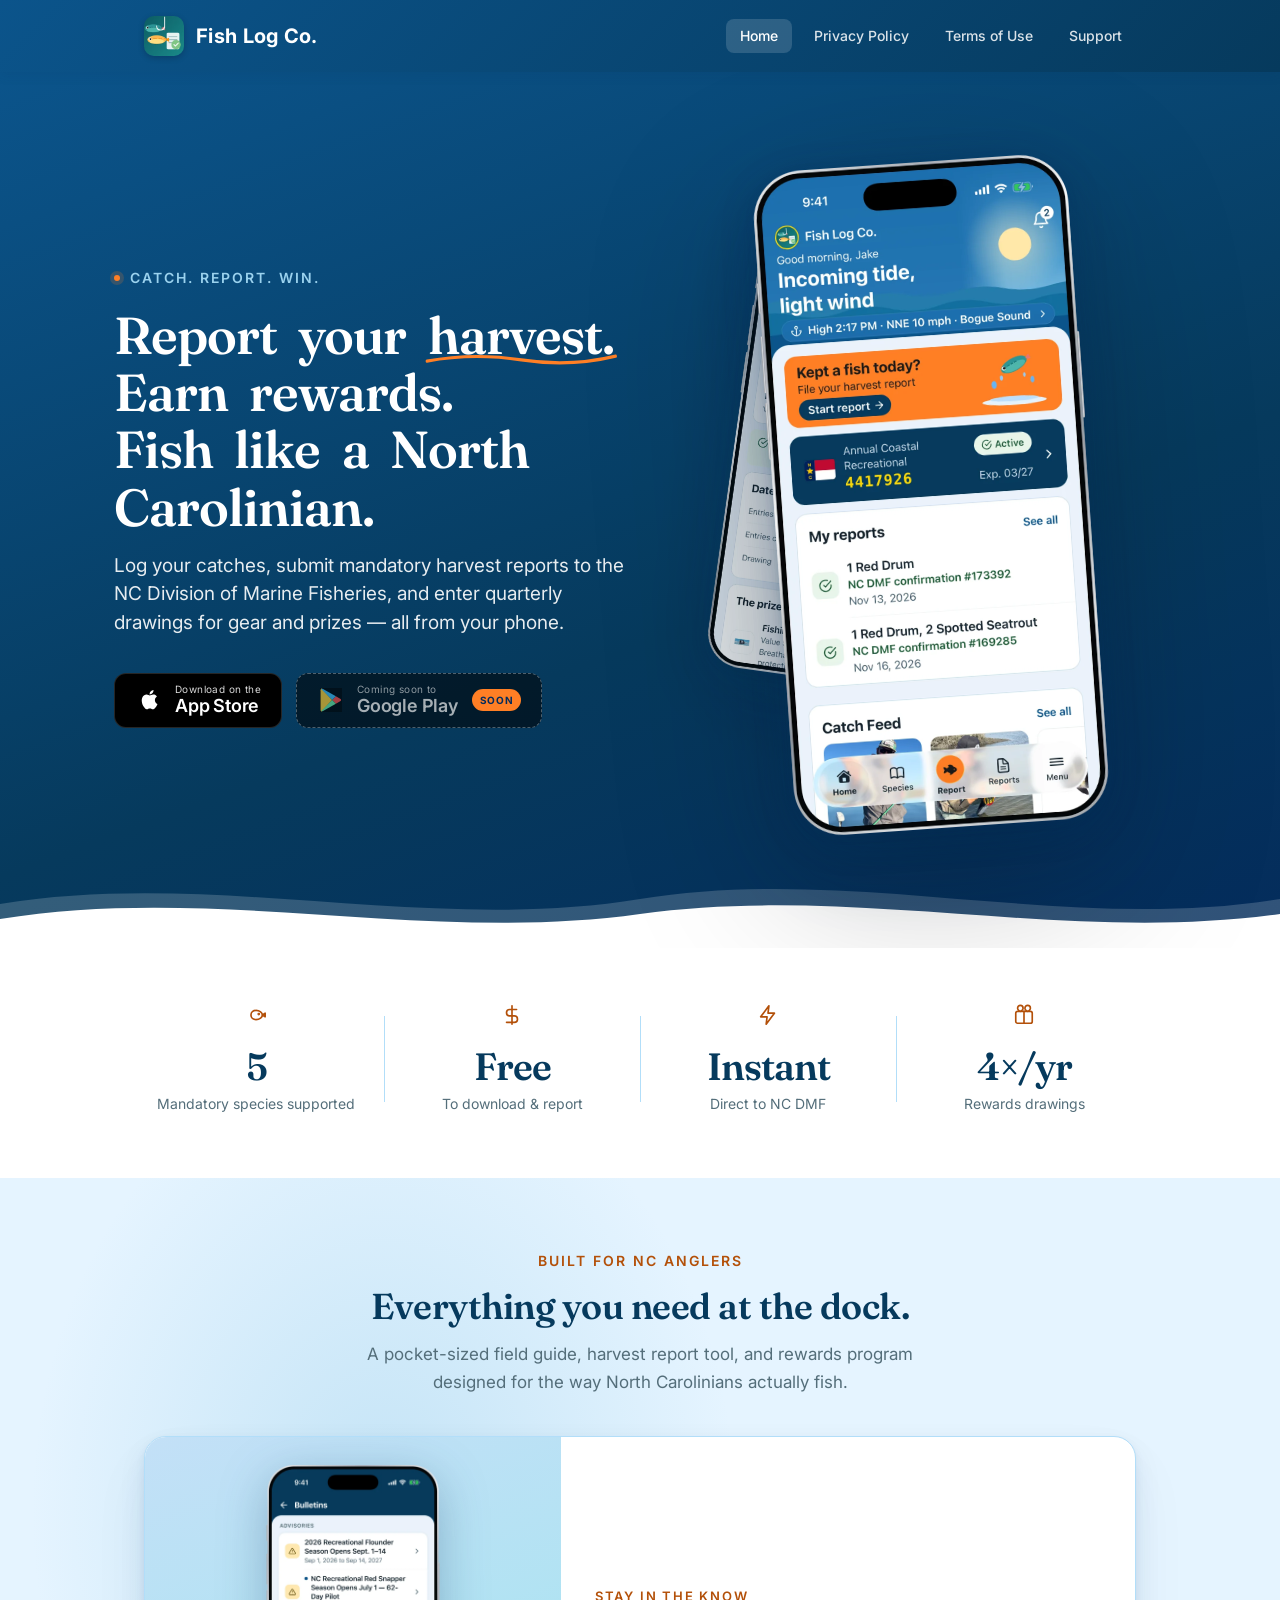
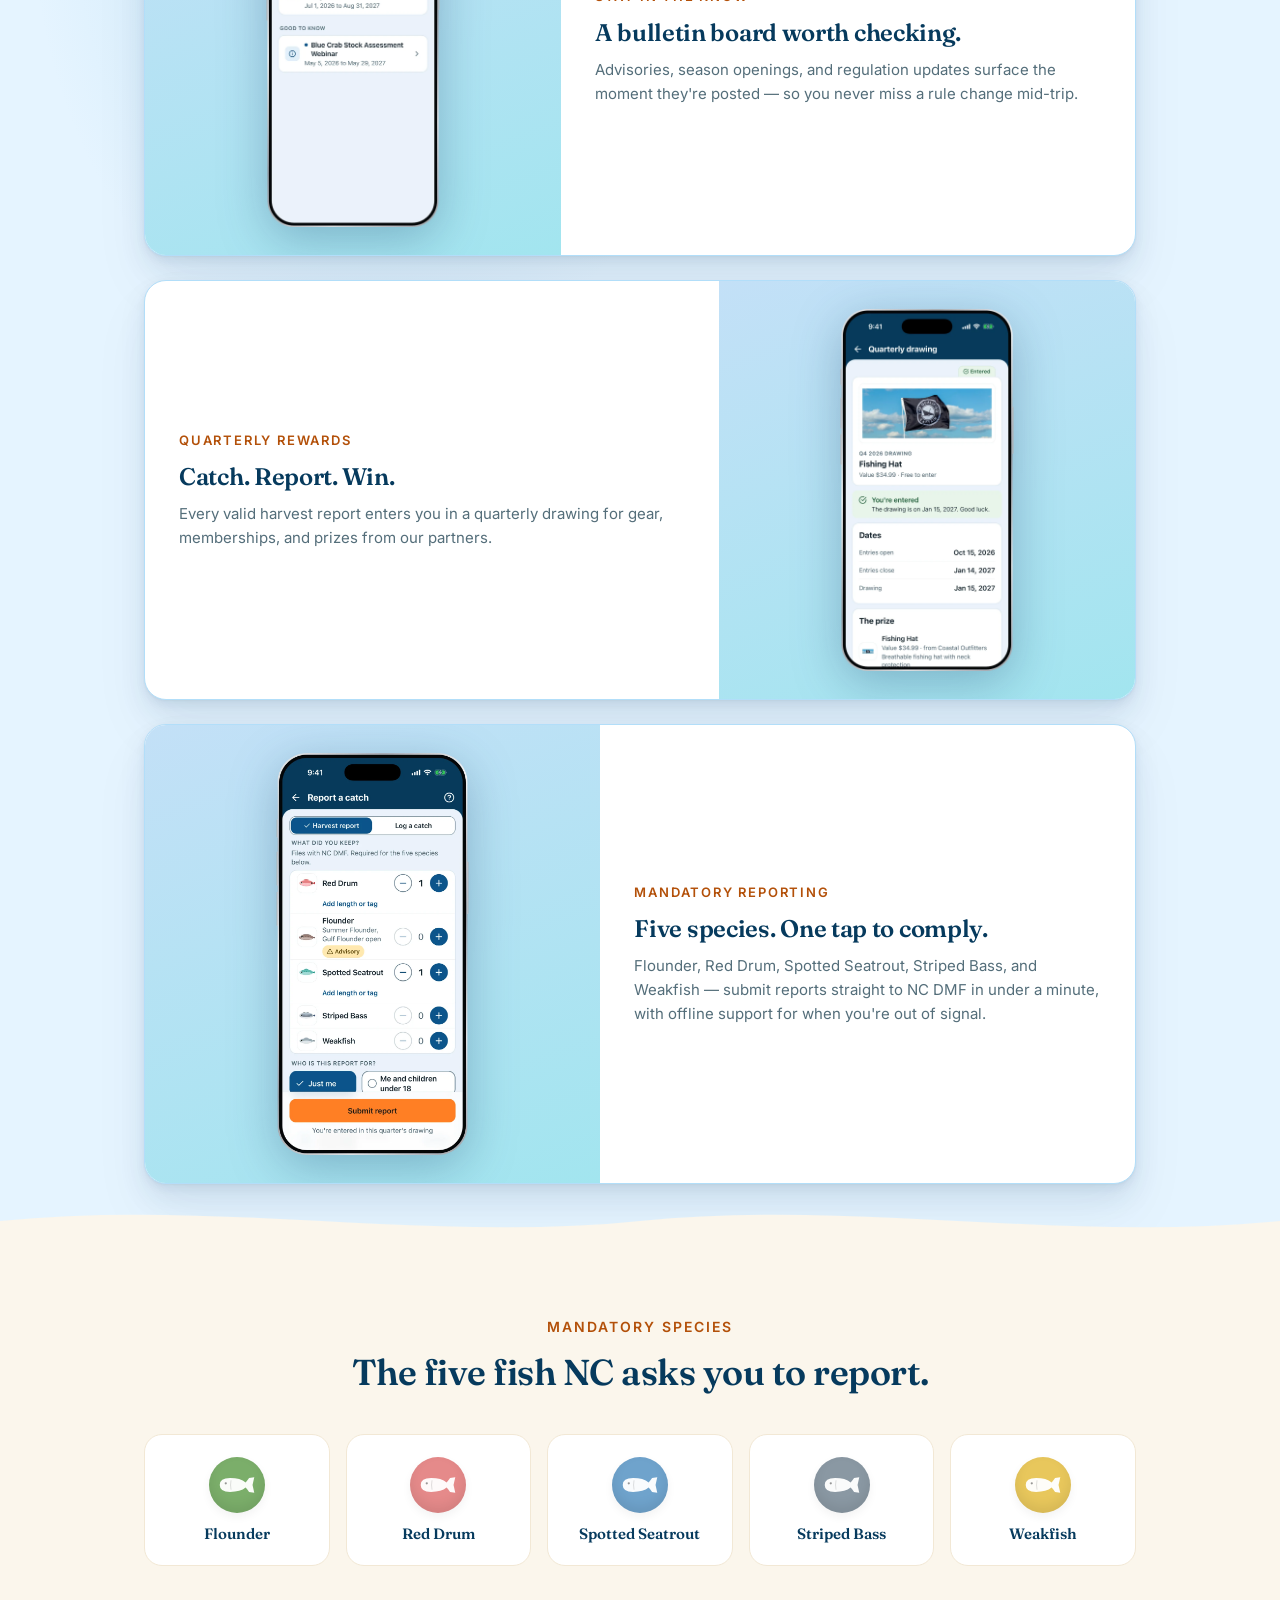
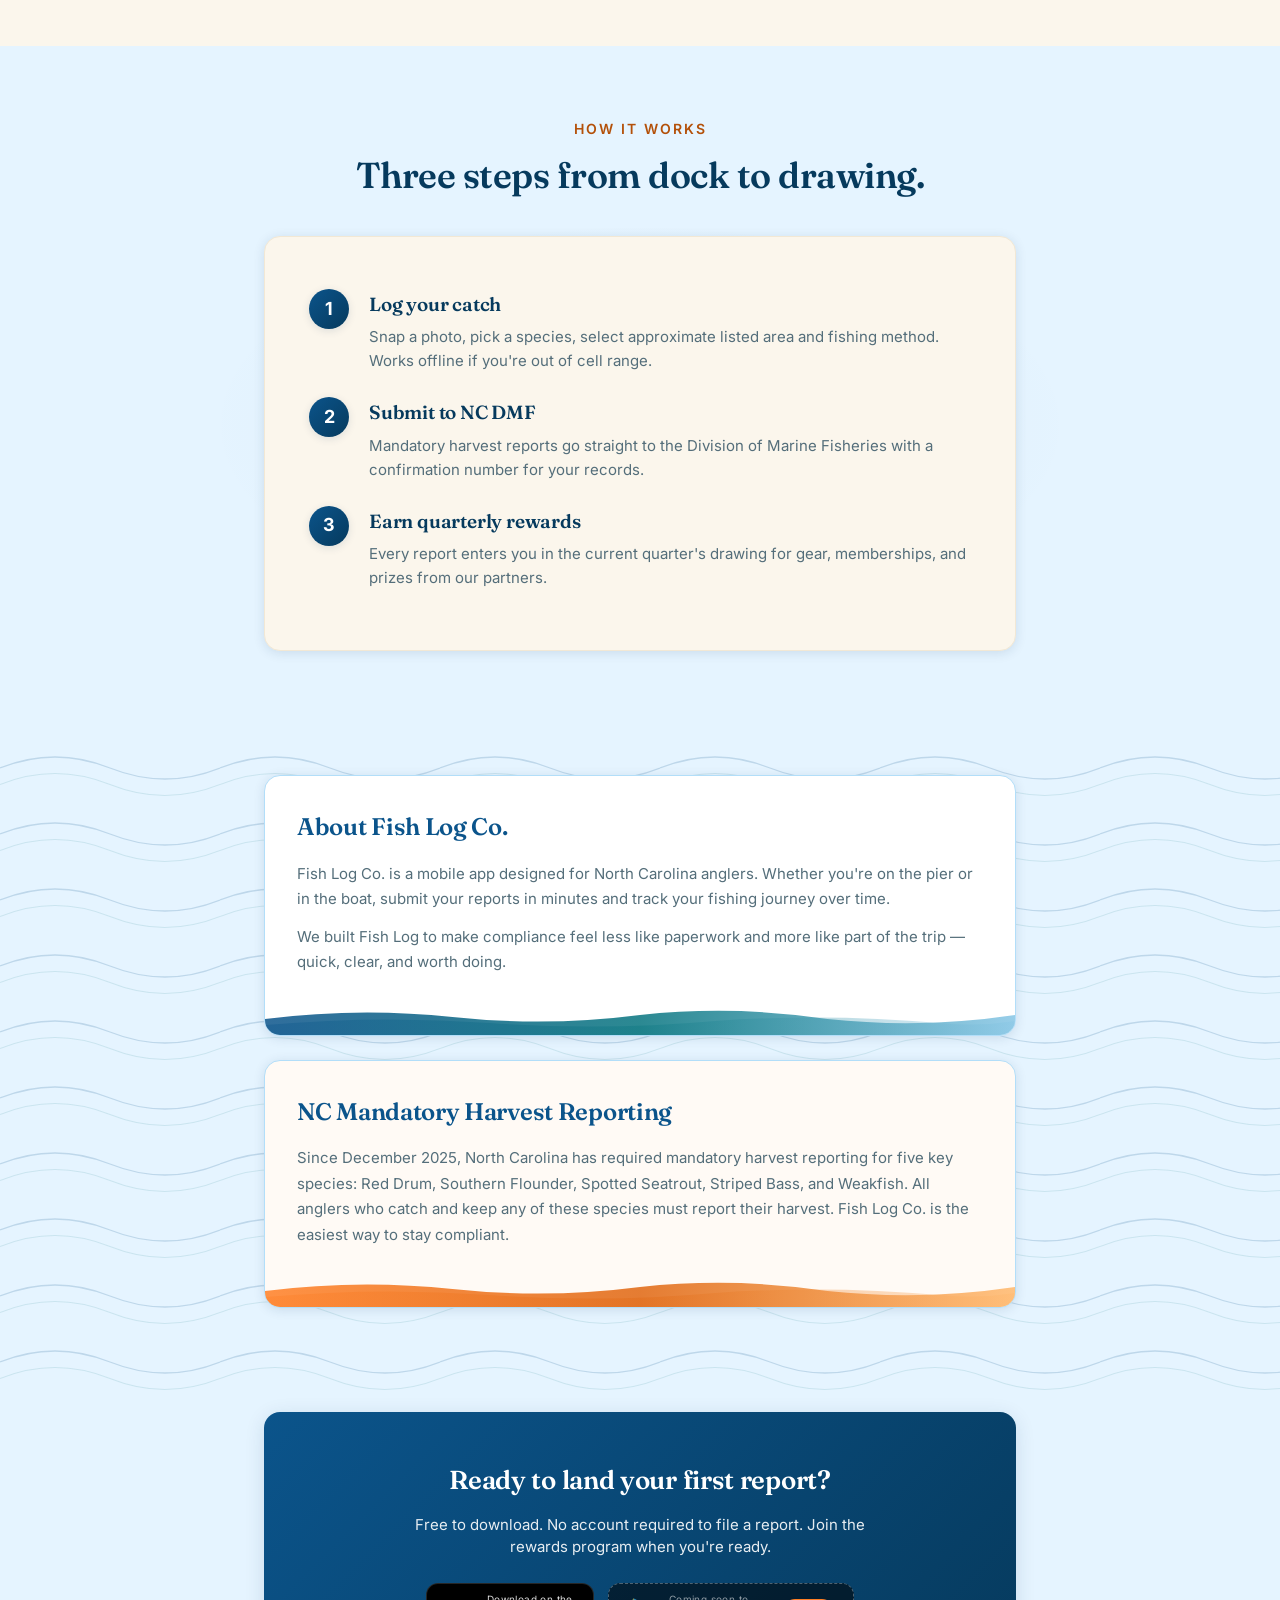
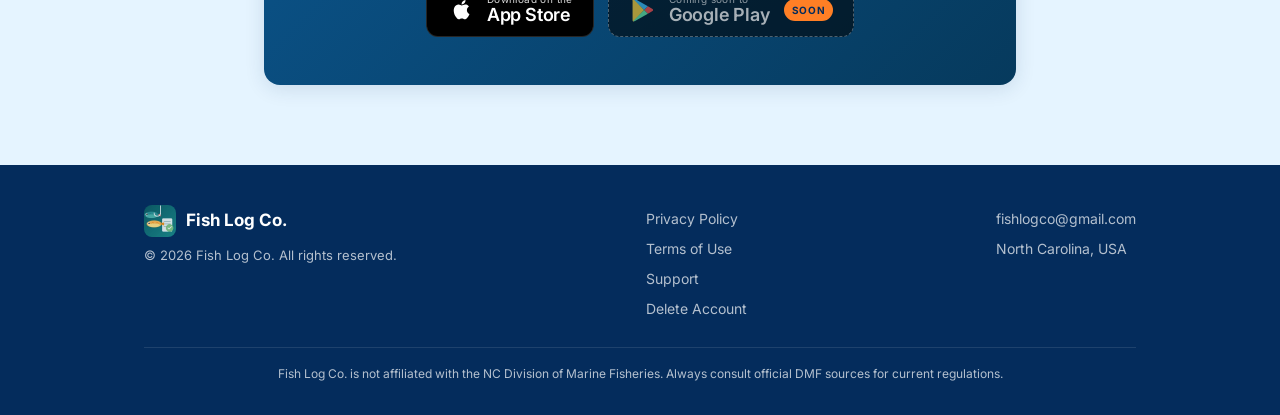
==== commit 6c805d89: "Frame the homepage screenshots in a real iPhone The four app screenshots were flat rectangles with C" ====
--- a/index.html
+++ b/index.html
@@ -32,7 +32,7 @@
       rel="stylesheet"
       href="https://fonts.googleapis.com/css2?family=Fraunces:opsz,wght@9..144,500;9..144,600;9..144,700&family=Inter:wght@400;500;600;700&display=swap"
     />
-    <link rel="stylesheet" href="style.css?v=3f06f58f" />
+    <link rel="stylesheet" href="style.css?v=23cb71d3" />
     <noscript>
       <!-- .reveal starts at opacity 0 and JS adds .is-visible; without this
            everything below the hero is invisible when JS is off. -->
@@ -166,7 +166,7 @@
                   src="images/screen-rewards.webp"
                   alt="Fish Log Co. quarterly drawing screen showing an entered angler"
                   width="720"
-                  height="1561"
+                  height="1499"
                   decoding="async"
                   onerror="this.closest('.phone-mockup').style.display='none';"
                 />
@@ -178,7 +178,7 @@
                   src="images/hero-phone.webp"
                   alt="Fish Log Co. home screen with tides, wind, license and recent reports"
                   width="800"
-                  height="1734"
+                  height="1666"
                   fetchpriority="high"
                   onerror="this.closest('.phone-mockup').classList.add('phone-mockup--empty'); this.style.display='none';"
                 />
@@ -250,7 +250,7 @@
                 src="images/screen-bulletin.webp"
                 alt="Fish Log Co. bulletins screen listing NC DMF advisories"
                 width="720"
-                height="1561"
+                height="1499"
                 loading="lazy"
                 decoding="async"
                 onerror="this.style.display='none';"
@@ -273,7 +273,7 @@
                 src="images/screen-rewards.webp"
                 alt="Fish Log Co. quarterly drawing screen showing an entered angler"
                 width="720"
-                height="1561"
+                height="1499"
                 loading="lazy"
                 decoding="async"
                 onerror="this.style.display='none';"
@@ -295,7 +295,7 @@
                 src="images/screen-harvest.webp"
                 alt="Fish Log Co. harvest report form with Red Drum and Spotted Seatrout"
                 width="720"
-                height="1561"
+                height="1499"
                 loading="lazy"
                 decoding="async"
                 onerror="this.style.display='none';"
--- a/style.css
+++ b/style.css
@@ -1161,9 +1161,8 @@
   display: block;
   width: 100%;
   height: auto;
-  border-radius: 40px;
-  border: 8px solid rgba(255, 255, 255, 0.08);
-  clip-path: inset(5.5% 0 0 0 round 40px);
+  /* The image is the whole phone (frame and transparent surround), so it
+     needs no rounding, border or status-bar crop of its own. */
 }
 
 .phone-mockup--primary {
@@ -1199,7 +1198,7 @@
 }
 
 .phone-mockup--empty {
-  aspect-ratio: 9 / 19.5;
+  aspect-ratio: 1290 / 2686;
   background: linear-gradient(160deg, rgba(255, 255, 255, 0.18), rgba(255, 255, 255, 0.06));
   border-radius: 40px;
   border: 1px dashed rgba(255, 255, 255, 0.3);
@@ -1477,10 +1476,9 @@
   width: auto;
   max-width: 100%;
   object-fit: contain;
-  border-radius: 22px;
-  box-shadow: 0 12px 32px rgba(7, 52, 94, 0.3);
-  /* Crop iPhone status bar (top ~5.5% of each screenshot) */
-  clip-path: inset(5.5% 0 0 0 round 22px);
+  /* A framed phone on a transparent background: the shadow follows its
+     outline, which a box-shadow would not. */
+  filter: drop-shadow(0 12px 24px rgba(7, 52, 94, 0.28));
 }
 
 .bento__body {
@@ -1813,8 +1811,6 @@
     max-height: none;
     object-fit: contain;
     align-self: flex-start;
-    border-radius: 18px 18px 0 0;
-    clip-path: inset(5.5% 0 0 0 round 18px 18px 0 0);
   }
 
   .bento__body {
